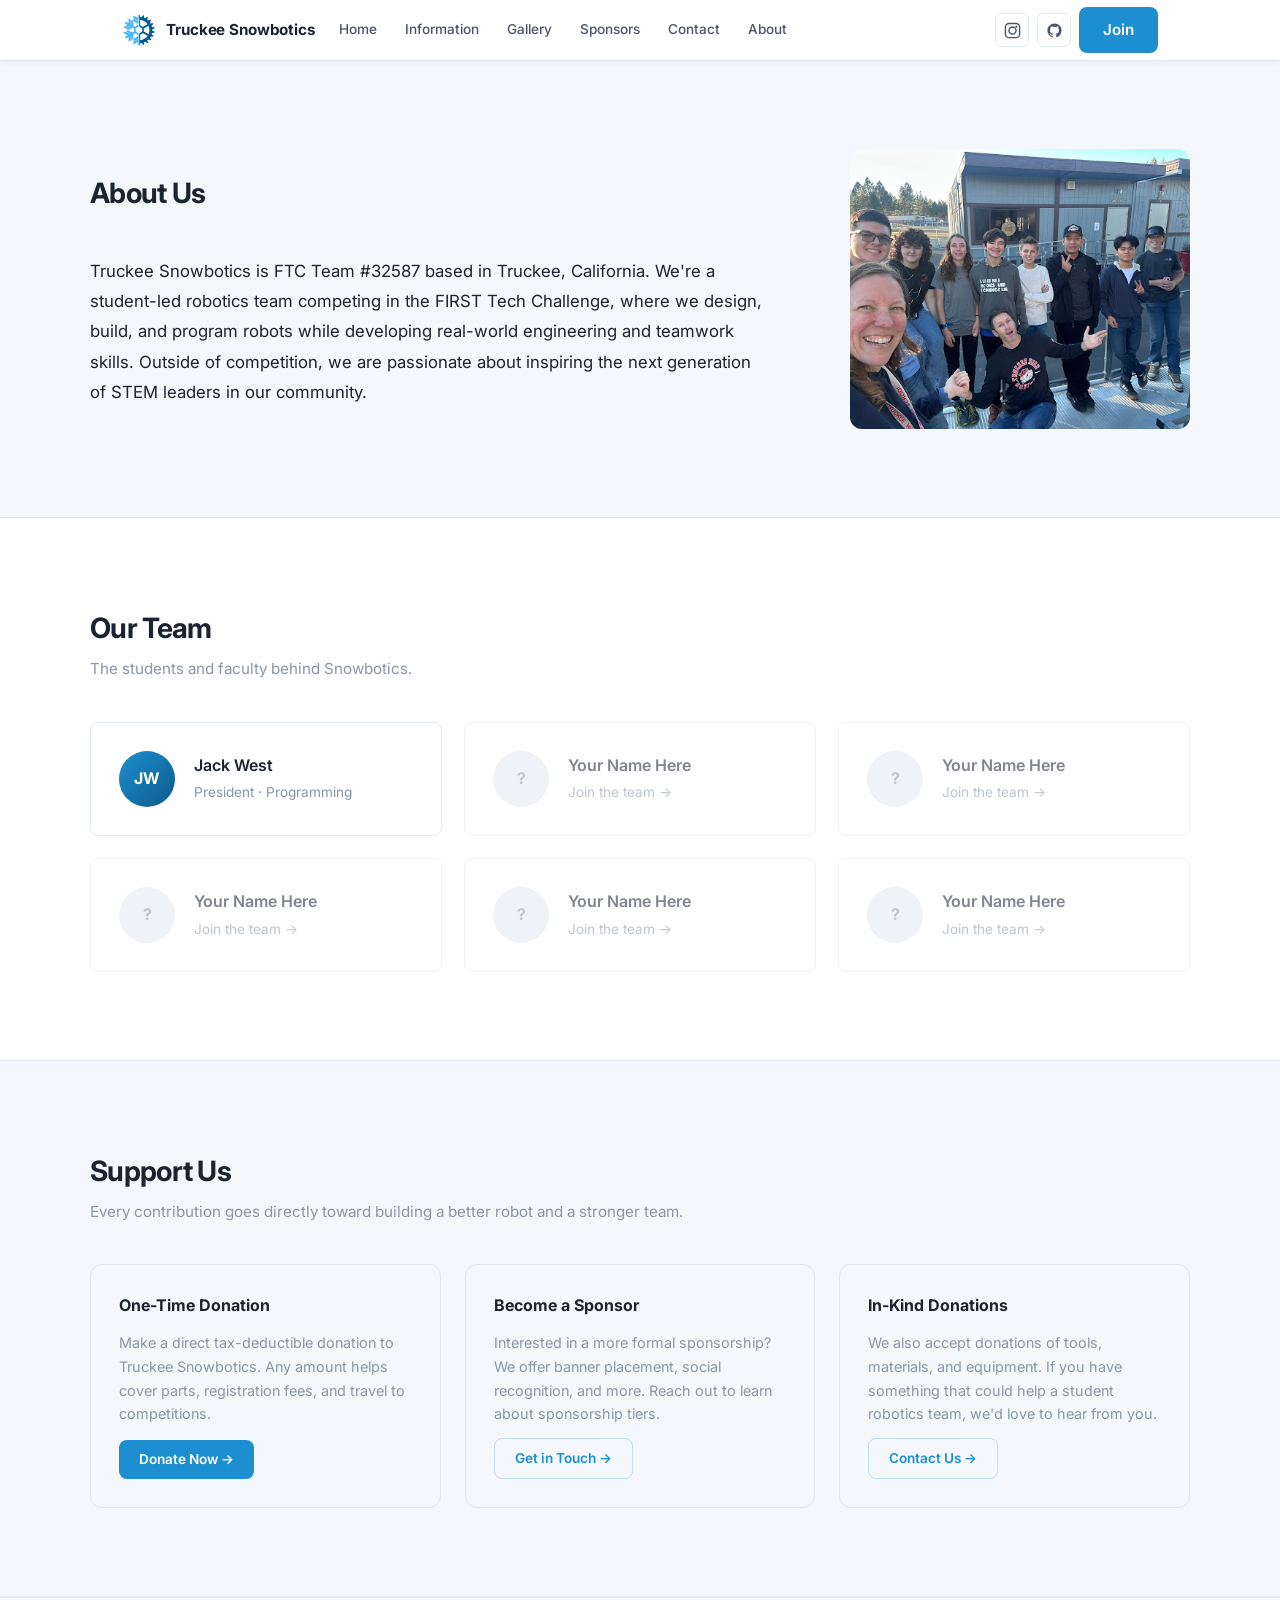
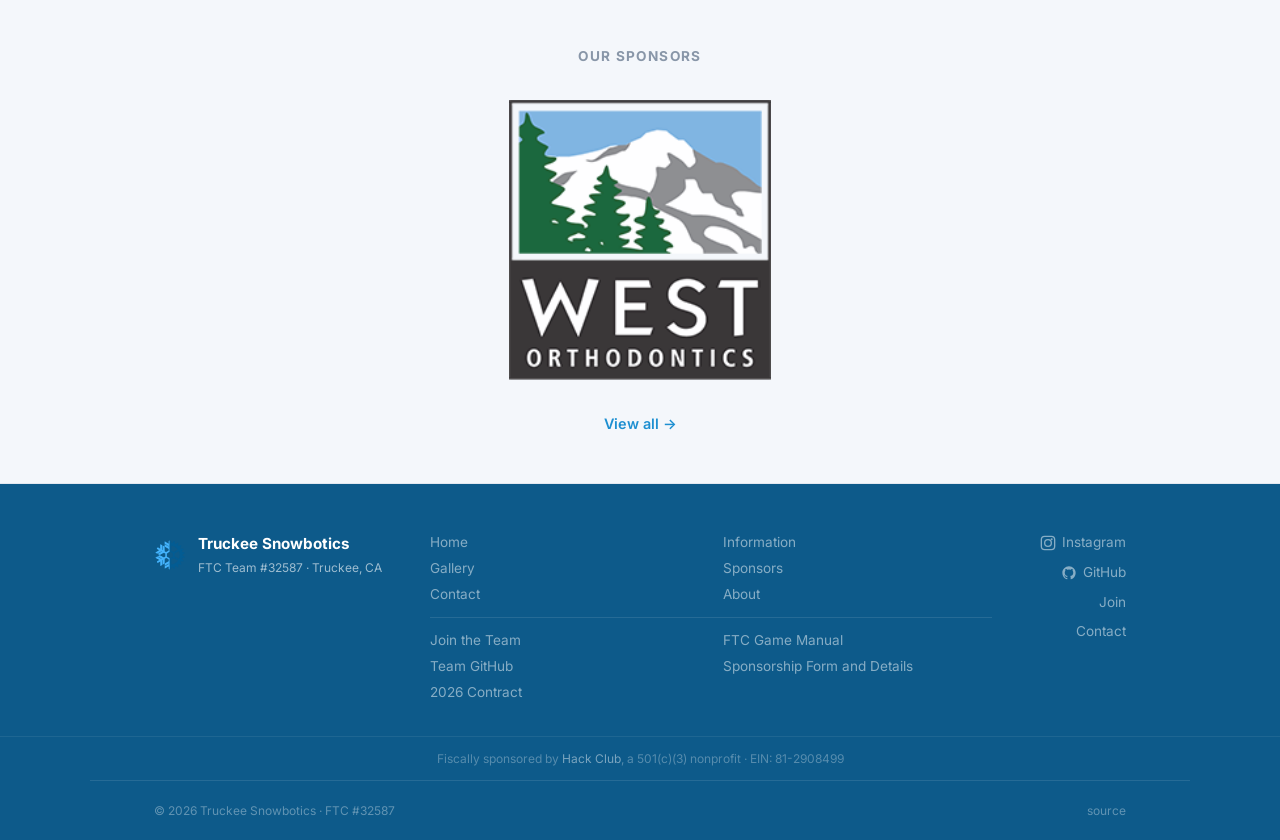
==== about/index.html @ cae9a364 "STABLE VERSION 1" ====
<!DOCTYPE html>
<html lang="en">
<head>
  <meta charset="UTF-8" />
  <meta name="viewport" content="width=device-width, initial-scale=1.0" />
  <meta name="description" content="About — Truckee Snowbotics FTC Team #32587. Meet the students and faculty behind Snowbotics." />
  <title>About · Truckee Snowbotics</title>
  <link rel="icon" type="image/svg+xml" href="/images/favicon.svg" />
  <link rel="stylesheet" href="../assets/css/main.css" />
</head>
<body>

  <!-- ── HEADER ─────────────────────────────── -->
  <header class="site-header" id="top">
    <div class="header-inner">

      <a href="/" class="header-brand">
        <img src="../images/logo.svg" alt="" width="34" height="34" />
        <span>Truckee Snowbotics</span>
      </a>

      <nav class="nav" id="main-nav">
        <a href="/">Home</a>
        <a href="/information/">Information</a>
        <a href="/gallery/">Gallery</a>
        <a href="/sponsors/">Sponsors</a>
        <a href="/contact/">Contact</a>
        <a href="/about/">About</a>
      </nav>

      <div class="header-actions">
        <a href="https://www.instagram.com/truckeesnowbotics/" data-link-key="instagram" target="_blank" rel="noopener" class="btn-icon" aria-label="Instagram">
          <svg width="17" height="17" viewBox="0 0 24 24" fill="none" stroke="currentColor" stroke-width="2" stroke-linecap="round" stroke-linejoin="round" aria-hidden="true">
            <rect x="2" y="2" width="20" height="20" rx="5"/>
            <circle cx="12" cy="12" r="5"/>
            <circle cx="17.5" cy="6.5" r="1.5" fill="currentColor" stroke="none"/>
          </svg>
        </a>
        <a href="https://github.com/NoisyDream18/FTC-Truckee-Robotics" data-link-key="githubRepo" target="_blank" rel="noopener" class="btn-icon" aria-label="GitHub">
          <svg width="17" height="17" viewBox="0 0 24 24" fill="currentColor" aria-hidden="true">
            <path d="M12 2C6.477 2 2 6.477 2 12c0 4.42 2.865 8.166 6.839 9.489.5.092.682-.217.682-.482 0-.237-.008-.866-.013-1.7-2.782.603-3.369-1.342-3.369-1.342-.454-1.155-1.11-1.462-1.11-1.462-.908-.62.069-.608.069-.608 1.003.07 1.531 1.03 1.531 1.03.892 1.529 2.341 1.087 2.91.831.092-.646.35-1.086.636-1.336-2.22-.253-4.555-1.11-4.555-4.943 0-1.091.39-1.984 1.029-2.683-.103-.253-.446-1.27.098-2.647 0 0 .84-.269 2.75 1.025A9.578 9.578 0 0112 6.836a9.59 9.59 0 012.504.337c1.909-1.294 2.747-1.025 2.747-1.025.546 1.377.202 2.394.1 2.647.64.699 1.028 1.592 1.028 2.683 0 3.842-2.339 4.687-4.566 4.935.359.309.678.919.678 1.852 0 1.336-.012 2.415-.012 2.743 0 .267.18.578.688.48C19.138 20.163 22 16.418 22 12c0-5.523-4.477-10-10-10z"/>
          </svg>
        </a>
        <a href="https://forms.gle/21LAVqmfFErDXKMv6" data-link-key="join" class="btn-primary">Join</a>
      </div>

      <button class="hamburger" id="hamburger" aria-label="Toggle menu" aria-expanded="false">
        <span></span><span></span><span></span>
      </button>

    </div>
  </header>

  <!-- Mobile nav drawer -->
  <div class="mobile-nav" id="mobile-nav" aria-hidden="true">
    <a href="/">Home</a>
    <a href="/information/">Information</a>
    <a href="/gallery/">Gallery</a>
    <a href="/sponsors/">Sponsors</a>
    <a href="/contact/">Contact</a>
    <a href="/about/">About</a>
    <div class="mobile-nav-actions">
      <a href="https://www.instagram.com/truckeesnowbotics/" data-link-key="instagram" target="_blank" rel="noopener">Instagram</a>
      <a href="https://github.com/NoisyDream18" data-link-key="github" target="_blank" rel="noopener">GitHub</a>
      <a href="https://forms.gle/21LAVqmfFErDXKMv6" data-link-key="join">Join</a>
    </div>
  </div>

  <main>

    <!-- ── ABOUT US ───────────────────────────── -->
    <section class="section section--alt" id="about-us">
      <div class="section-inner">
        <div class="about-split">
          <div class="about-split__text">
            <div class="section-header">
              <h2>About Us</h2>
            </div>
            <p class="about-body">
              Truckee Snowbotics is FTC Team #32587 based in Truckee, California.
              We're a student-led robotics team competing in the FIRST Tech Challenge,
              where we design, build, and program robots while developing real-world
              engineering and teamwork skills. Outside of competition, we are passionate
              about inspiring the next generation of STEM leaders in our community.
            </p>
          </div>
          <div class="about-split__img">
            <img src="../images/team1.webp" alt="Snowbotics team" />
          </div>
        </div>
      </div>
    </section>

    <!-- ── TEAM ───────────────────────────────── -->
    <section class="section" id="team">
      <div class="section-inner">
        <div class="section-header">
          <h2>Our Team</h2>
          <p>The students and faculty behind Snowbotics.</p>
        </div>
        <div class="team-grid">

          <div class="member-card">
            <div class="member-avatar">JW</div>
            <div class="member-info">
              <span class="member-name">Jack West</span>
              <span class="member-role">President · Programming</span>
            </div>
          </div>

          <div class="member-card member-card--empty">
            <div class="member-avatar member-avatar--empty">?</div>
            <div class="member-info">
              <span class="member-name">Your Name Here</span>
              <span class="member-role">Join the team →</span>
            </div>
          </div>

          <div class="member-card member-card--empty">
            <div class="member-avatar member-avatar--empty">?</div>
            <div class="member-info">
              <span class="member-name">Your Name Here</span>
              <span class="member-role">Join the team →</span>
            </div>
          </div>

          <div class="member-card member-card--empty">
            <div class="member-avatar member-avatar--empty">?</div>
            <div class="member-info">
              <span class="member-name">Your Name Here</span>
              <span class="member-role">Join the team →</span>
            </div>
          </div>

          <div class="member-card member-card--empty">
            <div class="member-avatar member-avatar--empty">?</div>
            <div class="member-info">
              <span class="member-name">Your Name Here</span>
              <span class="member-role">Join the team →</span>
            </div>
          </div>

          <div class="member-card member-card--empty">
            <div class="member-avatar member-avatar--empty">?</div>
            <div class="member-info">
              <span class="member-name">Your Name Here</span>
              <span class="member-role">Join the team →</span>
            </div>
          </div>

        </div>
      </div>
    </section>

    <!-- ── DONATE ────────────────────────────── -->
    <section class="section section--alt" id="donate">
      <div class="section-inner">
        <div class="section-header">
          <h2>Support Us</h2>
          <p>Every contribution goes directly toward building a better robot and a stronger team.</p>
        </div>
        <div class="donate-grid">
          <div class="donate-card">
            <span class="donate-card-title">One-Time Donation</span>
            <p class="donate-card-body">Make a direct tax-deductible donation to Truckee Snowbotics. Any amount helps cover parts, registration fees, and travel to competitions.</p>
            <a href="https://hcb.hackclub.com/donations/start/truckee-snowbotics" class="btn-primary" target="_blank" rel="noopener">Donate Now →</a>
          </div>
          <div class="donate-card">
            <span class="donate-card-title">Become a Sponsor</span>
            <p class="donate-card-body">Interested in a more formal sponsorship? We offer banner placement, social recognition, and more. Reach out to learn about sponsorship tiers.</p>
            <a href="/contact/" class="btn-outline">Get in Touch →</a>
          </div>
          <div class="donate-card">
            <span class="donate-card-title">In-Kind Donations</span>
            <p class="donate-card-body">We also accept donations of tools, materials, and equipment. If you have something that could help a student robotics team, we'd love to hear from you.</p>
            <a href="/contact/" class="btn-outline">Contact Us →</a>
          </div>
        </div>
      </div>
    </section>

  </main>

  <!-- ── SPONSOR BAR ───────────────────────────── -->
  <div class="sponsor-bar">
    <span class="sponsor-bar-label">Our Sponsors</span>
    <div class="sponsor-bar-logos" id="sponsor-bar-logos"></div>
    <a href="/sponsors/" class="sponsor-bar-link">View all →</a>
  </div>

  <!-- ── FOOTER ────────────────────────────────── -->
  <footer class="site-footer">
    <div class="footer-inner">

      <div class="footer-brand">
        <img src="../images/logo.svg" alt="" width="32" height="32" />
        <div>
          <span class="footer-name">Truckee Snowbotics</span>
          <span class="footer-sub">FTC Team #32587 · Truckee, CA</span>
      </div>

      </div>

      <nav class="footer-nav">
        <a href="/">Home</a>
        <a href="/information/">Information</a>
        <a href="/gallery/">Gallery</a>
        <a href="/sponsors/">Sponsors</a>
        <a href="/contact/">Contact</a>
        <a href="/about/">About</a>
      </nav>

      <div class="footer-actions">
        <a href="https://www.instagram.com/truckeesnowbotics/" target="_blank" rel="noopener">
          <svg width="16" height="16" viewBox="0 0 24 24" fill="none" stroke="currentColor" stroke-width="2" stroke-linecap="round" stroke-linejoin="round" aria-hidden="true">
            <rect x="2" y="2" width="20" height="20" rx="5"/>
            <circle cx="12" cy="12" r="5"/>
            <circle cx="17.5" cy="6.5" r="1.5" fill="currentColor" stroke="none"/>
          </svg>
          Instagram
        </a>
        <a href="https://github.com/NoisyDream18" target="_blank" rel="noopener">
          <svg width="16" height="16" viewBox="0 0 24 24" fill="currentColor" aria-hidden="true">
            <path d="M12 2C6.477 2 2 6.477 2 12c0 4.42 2.865 8.166 6.839 9.489.5.092.682-.217.682-.482 0-.237-.008-.866-.013-1.7-2.782.603-3.369-1.342-3.369-1.342-.454-1.155-1.11-1.462-1.11-1.462-.908-.62.069-.608.069-.608 1.003.07 1.531 1.03 1.531 1.03.892 1.529 2.341 1.087 2.91.831.092-.646.35-1.086.636-1.336-2.22-.253-4.555-1.11-4.555-4.943 0-1.091.39-1.984 1.029-2.683-.103-.253-.446-1.27.098-2.647 0 0 .84-.269 2.75 1.025A9.578 9.578 0 0112 6.836a9.59 9.59 0 012.504.337c1.909-1.294 2.747-1.025 2.747-1.025.546 1.377.202 2.394.1 2.647.64.699 1.028 1.592 1.028 2.683 0 3.842-2.339 4.687-4.566 4.935.359.309.678.919.678 1.852 0 1.336-.012 2.415-.012 2.743 0 .267.18.578.688.48C19.138 20.163 22 16.418 22 12c0-5.523-4.477-10-10-10z"/>
          </svg>
          GitHub
        </a>
        <a href="https://forms.gle/21LAVqmfFErDXKMv6">Join</a>
        <a href="/contact/">Contact</a>
      </div>

    </div>
    <div class="footer-fiscal">Fiscally sponsored by <a href="https://hackclub.com/hcb/" target="_blank" rel="noopener">Hack Club</a>, a 501(c)(3) nonprofit &middot; EIN: 81-2908499</div>
    <div class="footer-bottom">
      <span>© 2026 Truckee Snowbotics · FTC #32587</span>
      <a href="https://github.com/NoisyDream18/NoisyDream18.github.io" target="_blank" rel="noopener">source</a>
    </div>
  </footer>

  <script src="../assets/js/main.js"></script>
</body>
</html>
---- assets/css/main.css ----
/* main.css — Truckee Snowbotics */

@import url('https://fonts.googleapis.com/css2?family=Inter:wght@300;400;500;600;700&display=swap');

/* ── Tokens ─────────────────────────────────── */
:root {
  --bg:          #ffffff;
  --bg-alt:      #f4f7fb;
  --bg-card:     #ffffff;

  --text:        #1a2332;
  --text-mid:    #4a5568;
  --text-dim:    #8896a8;

  --blue:        #1d8fd1;
  --blue-dark:   #0d5a8a;
  --blue-light:  #e8f4fc;
  --blue-border: #bde0f5;

  --border:      #e2e8f0;
  --border-h:    #c8d6e8;

  --font:        'Inter', system-ui, sans-serif;
  --ease:        cubic-bezier(0.22, 1, 0.36, 1);
  --max:         1100px;
  --max-narrow:  680px;
  --r:           8px;
}

/* ── Reset ──────────────────────────────────── */
*, *::before, *::after { box-sizing: border-box; margin: 0; padding: 0; }
html { scroll-behavior: smooth; -webkit-font-smoothing: antialiased; text-rendering: optimizeLegibility; }
body { background: var(--bg); color: var(--text); font-family: var(--font); font-size: 16px; line-height: 1.6; overflow-x: hidden; }
a { color: inherit; text-decoration: none; }
img, svg { display: block; }
ul { list-style: none; }
::selection { background: var(--blue); color: #fff; }
::-webkit-scrollbar { width: 4px; }
::-webkit-scrollbar-track { background: var(--bg); }
::-webkit-scrollbar-thumb { background: var(--border-h); border-radius: 2px; }

/* ── Buttons ─────────────────────────────────── */
.btn-primary {
  display: inline-flex; align-items: center;
  background: var(--blue); color: #fff;
  font-size: .85rem; font-weight: 600;
  padding: .55rem 1.25rem; border-radius: var(--r);
  transition: background .15s, transform .15s var(--ease), box-shadow .15s;
  white-space: nowrap;
}
.btn-primary:hover {
  background: var(--blue-dark);
  transform: translateY(-1px);
  box-shadow: 0 4px 16px rgba(13,90,138,.25);
}
.btn-outline {
  display: inline-flex; align-items: center;
  background: transparent; color: var(--blue);
  font-size: .85rem; font-weight: 600;
  padding: .55rem 1.25rem; border-radius: var(--r);
  border: 1.5px solid var(--blue-border);
  transition: border-color .15s, background .15s, color .15s;
  white-space: nowrap;
}
.btn-outline:hover { border-color: var(--blue); background: var(--blue-light); }
.btn-icon {
  display: inline-flex; align-items: center; justify-content: center;
  width: 34px; height: 34px; border-radius: 6px;
  color: var(--text-mid); border: 1.5px solid var(--border);
  transition: color .15s, border-color .15s, background .15s;
}
.btn-icon:hover { color: var(--blue); border-color: var(--blue-border); background: var(--blue-light); }

/* ── Header ─────────────────────────────────── */
.site-header {
  position: sticky; top: 0; z-index: 200;
  background: rgba(255,255,255,.95);
  backdrop-filter: blur(12px);
  border-bottom: 1px solid var(--border);
  box-shadow: 0 1px 8px rgba(0,0,0,.06);
}
.header-inner {
  max-width: var(--max); margin: 0 auto;
  padding: 0 2rem;
  height: 60px;
  display: flex; align-items: center; gap: 1.5rem;
}
.header-brand {
  display: flex; align-items: center; gap: .65rem;
  font-size: .95rem; font-weight: 700; color: var(--text);
  letter-spacing: -.01em; flex-shrink: 0;
  transition: color .15s;
}
.header-brand:hover { color: var(--blue); }
.header-brand img { flex-shrink: 0; }

.nav { display: flex; gap: 1.75rem; margin-right: auto; }
.nav a {
  font-size: .85rem; font-weight: 500; color: var(--text-mid);
  transition: color .15s; white-space: nowrap;
}
.nav a:hover, .nav a.active { color: var(--blue); }

.header-actions { display: flex; align-items: center; gap: .5rem; }
.header-actions .btn-primary { font-size: .95rem; padding: .65rem 1.5rem; }

.hamburger {
  display: none; flex-direction: column; justify-content: center;
  gap: 5px; width: 44px; height: 44px;
  background: none; border: 1.5px solid var(--border);
  border-radius: 8px; cursor: pointer; padding: 10px;
}
.hamburger span {
  display: block; height: 2px; background: var(--text-mid);
  border-radius: 1px; transition: transform .2s, opacity .2s;
}
.hamburger.open span:nth-child(1) { transform: rotate(45deg) translate(5px, 5px); }
.hamburger.open span:nth-child(2) { opacity: 0; }
.hamburger.open span:nth-child(3) { transform: rotate(-45deg) translate(5px, -5px); }

/* ── Mobile nav ─────────────────────────────── */
.mobile-nav {
  display: none;
  position: fixed; top: 60px; left: 0; right: 0; z-index: 190;
  background: #fff;
  border-bottom: 1px solid var(--border);
  box-shadow: 0 8px 24px rgba(0,0,0,.1);
  padding: 1.25rem 2rem;
  flex-direction: column; gap: .25rem;
}
.mobile-nav.open { display: flex; }
.mobile-nav a {
  font-size: .95rem; font-weight: 500; color: var(--text-mid);
  padding: .6rem 0;
  border-bottom: 1px solid var(--border);
  transition: color .15s;
}
.mobile-nav a:last-of-type { border-bottom: none; }
.mobile-nav a:hover { color: var(--blue); }
.mobile-nav-actions {
  display: flex; flex-wrap: wrap; gap: .5rem;
  padding-top: 1rem;
}
.mobile-nav-actions a {
  border: none;
  font-size: .85rem; color: var(--text-dim); padding: 0;
  transition: color .15s;
}
.mobile-nav-actions .btn-primary { color: #fff; border: none; padding: .5rem 1rem; }

@media (max-width: 820px) {
  .nav { display: none; }
  .header-actions .btn-outline { display: none; }
  .hamburger { display: flex; }
}
@media (max-width: 500px) {
  .header-actions .btn-primary { display: none; }
  .header-actions .btn-icon { display: none; }
  .header-actions { gap: .35rem; }
}

/* ── Hero ────────────────────────────────────── */
.hero {
  border-bottom: 1px solid var(--border);
  padding: 6rem 2rem 5rem;
}
.hero-inner {
  max-width: var(--max); margin: 0 auto;
  display: grid; grid-template-columns: 1fr auto;
  gap: 5rem; align-items: center;
}
@media (max-width: 900px) {
  .hero-inner { grid-template-columns: 1fr; gap: 3rem; }
  .hero-visual { display: flex; gap: 2rem; align-items: center; }
  .hero-logo-img { width: 120px; height: 120px; }
}
@media (max-width: 560px) {
  .hero-visual { flex-direction: column; align-items: flex-start; gap: 1.5rem; }
  .hero { padding: 4rem 1.5rem 3.5rem; }
}

.hero-badge {
  display: inline-flex; align-items: center; gap: .45rem;
  background: var(--blue-light); color: var(--blue-dark);
  font-size: .75rem; font-weight: 600; letter-spacing: .06em;
  text-transform: uppercase; padding: .3rem .7rem;
  border-radius: 100px; border: 1px solid var(--blue-border);
  margin-bottom: 1.5rem;
  opacity: 0; animation: fade-up .5s var(--ease) .05s forwards;
}
.badge-dot {
  width: 6px; height: 6px; border-radius: 50%;
  background: var(--blue);
  box-shadow: 0 0 0 2px rgba(29,143,209,.25);
  animation: pulse 2.5s ease-in-out infinite;
}
@keyframes pulse { 0%,100%{opacity:1}50%{opacity:.4} }

.hero-title {
  font-size: clamp(3rem, 7vw, 5.5rem);
  font-weight: 700; line-height: 1.0;
  color: var(--text); letter-spacing: -.04em;
  margin-bottom: .85rem;
  opacity: 0; animation: fade-up .6s var(--ease) .15s forwards;
}
.hero-location {
  font-size: .85rem; font-weight: 500; color: var(--text-dim);
  text-transform: uppercase; letter-spacing: .06em;
  margin-bottom: 1.25rem;
  opacity: 0; animation: fade-up .6s var(--ease) .22s forwards;
}
.hero-body {
  font-size: 1rem; color: var(--text-mid); line-height: 1.8;
  max-width: 48ch; margin-bottom: 2rem;
  opacity: 0; animation: fade-up .6s var(--ease) .3s forwards;
}
.hero-cta {
  display: flex; gap: .75rem; flex-wrap: wrap;
  opacity: 0; animation: fade-up .6s var(--ease) .38s forwards;
}

.hero-visual {
  opacity: 0; animation: fade-up .7s var(--ease) .25s forwards;
  display: flex; flex-direction: column; align-items: center;
}
.hero-logo-img {
  width: 240px; height: 240px;
  margin-bottom: 2rem;
  filter: drop-shadow(0 8px 24px rgba(29,143,209,.2));
}
@media (max-width: 900px) { .hero-logo-img { margin-bottom: 0; width: 120px; height: 120px; } }

.hero-stats {
  display: grid; grid-template-columns: 1fr 1fr;
  gap: .75rem; width: 260px;
}
@media (max-width: 900px) { .hero-stats { width: auto; flex: 1; } }

.hstat {
  background: var(--bg-alt); border: 1px solid var(--border);
  border-radius: var(--r); padding: 1.1rem 1.2rem;
  display: flex; flex-direction: column; gap: .3rem;
}
.hstat-val {
  font-size: 1.4rem; font-weight: 700; color: var(--blue-dark);
  letter-spacing: -.02em; line-height: 1;
}
.hstat-key {
  font-size: .7rem; font-weight: 500; color: var(--text-dim);
  text-transform: uppercase; letter-spacing: .07em;
}

/* ── Sections ────────────────────────────────── */
.section { padding: 5.5rem 2rem; border-bottom: 1px solid var(--border); }
.section--alt { background: var(--bg-alt); }
.section-inner { max-width: var(--max); margin: 0 auto; }
.section-inner--narrow { max-width: var(--max-narrow); }

.section-header { margin-bottom: 2.5rem; }
.section-header h2 {
  font-size: 1.75rem; font-weight: 700;
  color: var(--text); letter-spacing: -.025em;
  margin-bottom: .4rem;
}
.section-header p { font-size: .95rem; color: var(--text-dim); }
.about-body { max-width: 680px; line-height: 1.8; font-size: 1.05rem; color: var(--text); }
.about-split { display: flex; align-items: center; gap: 3rem; }
.about-split__text { flex: 1; min-width: 0; }
.about-split__img { flex: 0 0 340px; }
.about-split__img img { width: 100%; height: 280px; object-fit: cover; border-radius: 12px; display: block; }
@media (max-width: 700px) {
  .about-split { flex-direction: column; }
  .about-split__img { flex: none; width: 100%; }
}

@media (max-width: 600px) { .section { padding: 4rem 1.5rem; } }

/* ── Team ────────────────────────────────────── */
.team-grid {
  display: grid;
  grid-template-columns: repeat(auto-fit, minmax(300px, 1fr));
  gap: 1.4rem;
}

.member-card {
  background: var(--bg-card); border: 1px solid var(--border);
  border-radius: var(--r); padding: 1.75rem;
  display: flex; align-items: center; gap: 1.2rem;
  transition: border-color .2s, box-shadow .2s, transform .2s var(--ease);
  min-height: 110px;
}
.member-card:hover {
  border-color: var(--blue-border);
  box-shadow: 0 4px 16px rgba(29,143,209,.1);
  transform: translateY(-2px);
}
.member-card--empty { opacity: .55; }
.member-card--empty:hover { opacity: 1; border-color: var(--blue-border); }

.member-avatar {
  width: 56px; height: 56px; border-radius: 50%; flex-shrink: 0;
  background: linear-gradient(135deg, var(--blue) 0%, var(--blue-dark) 100%);
  color: #fff; font-size: 1rem; font-weight: 700;
  display: flex; align-items: center; justify-content: center;
  overflow: hidden;
}
.member-avatar img {
  width: 100%; height: 100%; object-fit: cover;
}
.member-avatar--empty { background: var(--border); color: var(--text-dim); }

.member-info { display: flex; flex-direction: column; gap: .25rem; min-width: 0; }
.member-name { font-size: 1rem; font-weight: 600; color: var(--text); white-space: nowrap; overflow: hidden; text-overflow: ellipsis; }
.member-role { font-size: .85rem; color: var(--text-dim); }

/* ── Gallery ─────────────────────────────────── */
.gallery-grid {
  display: grid; grid-template-columns: repeat(3, 1fr);
  gap: 1rem;
}
@media (max-width: 700px) { .gallery-track { gap: .75rem; grid-template-rows: repeat(3, 160px); grid-auto-columns: 220px; } }
@media (max-width: 440px) { .gallery-track { gap: .5rem; grid-template-rows: repeat(3, 130px); grid-auto-columns: 180px; } }

.section-header--with-action {
  display: flex;
  justify-content: space-between;
  gap: 1rem;
  align-items: flex-start;
}

.gallery-wrapper {
  overflow-x: auto;
  overflow-y: hidden;
  -webkit-overflow-scrolling: touch;
}
.gallery-track {
  display: grid;
  grid-template-rows: repeat(3, 200px);
  grid-auto-flow: column;
  grid-auto-columns: 280px;
  gap: 1rem;
  scroll-behavior: smooth;
}
.gallery-item {
  width: 100%;
  background: var(--bg-alt);
  border: 1px solid var(--border);
  border-radius: var(--r);
  display: grid;
  grid-template-rows: minmax(0, 1fr) auto;
  overflow: hidden;
  transition: border-color .2s;
  scroll-snap-align: start;
}
.gallery-item:hover { border-color: var(--blue-border); }
.gallery-image {
  width: 100%;
  height: 100%;
  overflow: hidden;
}
.gallery-item span { font-size: .8rem; color: var(--text-dim); padding: 1rem; text-align: center; }
.gallery-item img {
  width: 100%;
  height: 100%;
  object-fit: cover;
  display: block;
}

.gallery-wrapper {
  scroll-snap-type: x mandatory;
}

.gallery-wrapper::-webkit-scrollbar {
  height: 10px;
}
.gallery-wrapper::-webkit-scrollbar-thumb {
  background: rgba(128, 138, 150, .35);
  border-radius: 999px;
}
.gallery-wrapper::-webkit-scrollbar-track {
  background: transparent;
}

.gallery-modal {
  position: fixed;
  inset: 0;
  display: grid;
  place-items: center;
  z-index: 1000;
}
.gallery-modal.hidden { display: none; }
.gallery-modal-backdrop {
  position: absolute;
  inset: 0;
  background: rgba(0,0,0,.85);
}
.gallery-modal-panel {
  position: fixed;
  inset: 0;
  display: flex;
  flex-direction: column;
  justify-content: center;
  align-items: center;
  gap: 1rem;
  padding: 1.5rem 1rem;
  background: transparent;
  border: none;
  border-radius: 0;
  box-shadow: none;
  overflow: visible;
  z-index: 1001;
}

.gallery-modal-copy {
  max-width: min(90vw, 640px);
  padding: 0 1rem;
  text-align: center;
}
.gallery-modal-caption {
  color: var(--text-dim);
  font-size: 1rem;
  line-height: 1.5;
}
.gallery-modal-close {
  position: fixed;
  right: 1rem;
  top: 1rem;
  width: 42px;
  height: 42px;
  border: none;
  border-radius: 50%;
  background: rgba(255,255,255,.95);
  color: var(--text);
  font-size: 1.5rem;
  line-height: 1;
  cursor: pointer;
  z-index: 1002;
}
.gallery-modal-image {
  max-width: min(90vw, 1200px);
  max-height: calc(100vh - 10rem);
  width: 100%;
  overflow: auto;
  display: flex;
  justify-content: center;
  align-items: center;
  background: rgba(0,0,0,.05);
  border-radius: var(--r);
}
.gallery-modal-image img {
  display: block;
  width: auto;
  height: auto;
  max-width: 100%;
  max-height: 100%;
  object-fit: contain;
}
.gallery-modal-title {
  margin: 0 0 .5rem;
  font-size: 1.25rem;
  color: var(--text);
}
.gallery-modal-description {
  margin: 0;
  color: var(--text-dim);
  line-height: 1.75;
}

/* ── Sponsors ────────────────────────────────── */
.nonprofit-banner {
  display: flex; align-items: center; flex-wrap: wrap; gap: .75rem 1.5rem;
  padding: .85rem 2rem;
  background: color-mix(in srgb, var(--blue) 12%, transparent);
  border-bottom: 1px solid color-mix(in srgb, var(--blue) 30%, transparent);
  font-size: .875rem; color: var(--text-dim);
}
.nonprofit-banner-badge {
  font-size: .72rem; font-weight: 700; letter-spacing: .06em;
  text-transform: uppercase; color: var(--blue);
  background: color-mix(in srgb, var(--blue) 15%, transparent);
  border: 1px solid color-mix(in srgb, var(--blue) 35%, transparent);
  padding: .2rem .55rem; border-radius: 4px; white-space: nowrap; flex-shrink: 0;
}
.nonprofit-banner a { color: var(--blue); font-weight: 600; white-space: nowrap; }

/* ── Donate ──────────────────────────────────── */
/* ── News ────────────────────────────────────── */
.section--dark {
  background: linear-gradient(135deg, #1d6fa8 0%, #1d8fd1 60%, #3aa8e8 100%);
  border-color: transparent;
}
.section--dark .section-header h2 { color: #fff; }
.section--dark .section-header p { color: rgba(255,255,255,.65); }

.news-grid {
  display: flex; flex-direction: column;
}

.news-card {
  display: flex; flex-direction: column; gap: .35rem;
  padding: 1.1rem 0;
  border-bottom: 1px solid var(--border);
}
.news-card:first-child { border-top: 1px solid var(--border); }
.news-card-meta {
  display: flex; align-items: center; gap: .65rem;
}
.news-card-date {
  font-size: .75rem; color: var(--text-dim);
  white-space: nowrap;
}
.news-card-tag {
  font-size: .65rem; font-weight: 600; letter-spacing: .08em;
  text-transform: uppercase; color: var(--blue-dark);
}
.news-card-title {
  font-size: .95rem; font-weight: 600; color: var(--heading);
  line-height: 1.4; margin: 0;
}
.news-card-text {
  font-size: .85rem; color: var(--text-dim); line-height: 1.6; margin: 0;
}

.donate-grid {
  display: grid; grid-template-columns: repeat(auto-fill, minmax(260px, 1fr));
  gap: 1.5rem;
}
.donate-card {
  display: flex; flex-direction: column; gap: .75rem;
  padding: 1.75rem; border-radius: 12px;
  background: var(--surface); border: 1px solid var(--border);
}
.donate-card-title { font-size: 1rem; font-weight: 700; color: var(--heading); }
.donate-card-body { font-size: .9rem; color: var(--text-dim); line-height: 1.65; flex: 1; }
.donate-card .btn-primary, .donate-card .btn-outline { align-self: flex-start; margin-top: auto; }

.sponsor-grid {
  display: grid;
  grid-template-columns: repeat(auto-fill, minmax(280px, 1fr));
  gap: 1.25rem;
}

.sponsor-item {
  background: var(--bg-card); border: 1px solid var(--border);
  border-radius: var(--r);
  overflow: hidden;
  display: block;
  transition: border-color .2s, box-shadow .2s;
  text-decoration: none;
}
a.sponsor-item:hover { border-color: var(--blue-border); box-shadow: 0 4px 16px rgba(29,143,209,.1); }
.sponsor-item img {
  width: 100%;
  height: auto;
  display: block;
  object-fit: contain;
}
.sponsor-item--cta {
  display: flex; flex-direction: column; gap: .75rem; text-align: center;
  border-style: dashed; border-color: var(--blue-border);
  background: var(--blue-light);
  padding: 2rem;
  margin-top: 1.25rem;
  grid-column: 1 / -1;
}
.sponsor-item--cta p {
  font-size: 1rem; font-weight: 600; color: var(--blue-dark);
}
.sponsor-item--cta span {
  font-size: .85rem; color: var(--text-mid); line-height: 1.6;
}

/* ── Information page ────────────────────────── */
.info-grid {
  display: grid;
  grid-template-columns: repeat(auto-fill, minmax(260px, 1fr));
  gap: 1.25rem;
}
.info-card {
  background: var(--bg-card);
  border: 1px solid var(--border);
  border-radius: var(--r);
  padding: 1.5rem 1.75rem;
  display: flex;
  flex-direction: column;
  gap: .5rem;
}
.info-card-title {
  font-size: 1rem;
  font-weight: 700;
  color: var(--text);
}
.info-card-body {
  font-size: .9rem;
  color: var(--text-mid);
  line-height: 1.6;
}

/* ── Links & Forms ───────────────────────────── */
.links-grid {
  display: grid;
  grid-template-columns: repeat(auto-fill, minmax(240px, 1fr));
  gap: 1rem;
}
.link-card {
  background: var(--bg-card);
  border: 1px solid var(--border);
  border-radius: var(--r);
  padding: 1.25rem 1.5rem;
  display: flex;
  flex-direction: column;
  gap: .4rem;
  text-decoration: none;
  transition: border-color .15s, box-shadow .15s;
}
.link-card:hover {
  border-color: var(--blue-border);
  box-shadow: 0 4px 14px rgba(29,143,209,.1);
}
.link-card-label {
  font-size: .92rem;
  font-weight: 700;
  color: var(--blue);
  display: flex;
  align-items: center;
  gap: .4rem;
}
.link-card-label::after {
  content: '↗';
  font-size: .8rem;
  opacity: .7;
}
.link-card-desc {
  font-size: .85rem;
  color: var(--text-mid);
  line-height: 1.5;
}
.link-card-category {
  font-size: .72rem;
  font-weight: 600;
  letter-spacing: .06em;
  text-transform: uppercase;
  color: var(--text-dim);
  margin-top: .25rem;
}

/* ── Contact ─────────────────────────────────── */
.contact-placeholder {
  background: var(--bg-alt); border: 1px solid var(--border);
  border-radius: var(--r); padding: 3rem;
  text-align: center;
}
.contact-placeholder p { font-size: .95rem; color: var(--text-dim); }
.contact-form {
  display: grid; gap: 1rem;
  max-width: 520px; margin: 0 auto;
  text-align: left;
}
.contact-form label {
  display: grid; gap: .5rem;
  font-size: .95rem; color: var(--text);
}
.contact-form input,
.contact-form textarea {
  width: 100%; border: 1px solid var(--border);
  border-radius: var(--r); background: var(--bg);
  color: var(--text); padding: .85rem 1rem;
  font: inherit;
}
.contact-form button {
  border: none; outline: none;
}
.contact-form button:focus {
  box-shadow: none;
}
.form-error {
  display: block; margin-top: 1rem;
  color: #bf2912; font-size: .95rem;
}
.contact-form input:focus,
.contact-form textarea:focus {
  outline: 2px solid var(--blue); border-color: transparent;
}
.contact-form textarea { min-height: 140px; resize: vertical; }
.contact-form button { align-self: flex-start; }
.contact-send-btn { width: auto; padding: 1rem 2rem; }
.contact-actions {
  display: flex; flex-wrap: wrap; justify-content: center;
  gap: .75rem; margin-top: 1.5rem;
}

/* ── Sponsor bar ─────────────────────────────── */
.sponsor-bar {
  border-top: 1px solid var(--border);
  border-bottom: 1px solid var(--border);
  background: var(--bg-alt);
  padding: 3rem;
  display: flex;
  flex-direction: column;
  align-items: center;
  gap: 2rem;
  overflow-x: auto;
  -webkit-overflow-scrolling: touch;
}
.sponsor-bar-label {
  font-size: .85rem;
  font-weight: 700;
  letter-spacing: .1em;
  text-transform: uppercase;
  color: var(--text-dim);
  white-space: nowrap;
}
.sponsor-bar-logos {
  display: flex;
  align-items: center;
  justify-content: center;
  gap: 4rem;
  flex-wrap: wrap;
}
.sponsor-bar-logo {
  display: flex;
  align-items: center;
  text-decoration: none;
  transition: filter .15s;
  flex-shrink: 0;
}
.sponsor-bar-logo:hover { filter: grayscale(1) opacity(.5); }
.sponsor-bar-logo img {
  height: 280px;
  width: auto;
  display: block;
  object-fit: contain;
}
.sponsor-bar-link {
  font-size: .9rem;
  font-weight: 600;
  color: var(--blue);
  white-space: nowrap;
  flex-shrink: 0;
  transition: color .15s;
}
.sponsor-bar-link:hover { color: var(--blue-dark); }

/* ── Footer ──────────────────────────────────── */
.site-footer {
  background: var(--blue-dark); color: rgba(255,255,255,.6);
}
.footer-inner {
  max-width: var(--max); margin: 0 auto;
  padding: 3rem 4rem 2rem;
  display: grid; grid-template-columns: auto 1fr auto;
  gap: 3rem; align-items: start;
}
@media (max-width: 820px) {
  .footer-inner { grid-template-columns: 1fr; gap: 2rem; }
}

.footer-brand { display: flex; align-items: center; gap: .75rem; }
.footer-brand img { flex-shrink: 0; }
.footer-name { display: block; font-size: .95rem; font-weight: 700; color: #fff; }
.footer-sub { display: block; font-size: .75rem; margin-top: .1rem; }

.footer-nav {
  display: grid; grid-template-columns: 1fr 1fr;
  gap: .25rem 1.5rem;
  align-content: flex-start;
}
.footer-nav a {
  font-size: .85rem; color: rgba(255,255,255,.5);
  transition: color .15s;
}
.footer-nav a:hover { color: #fff; }
.footer-nav-sep {
  grid-column: 1 / -1; height: 1px;
  background: rgba(255,255,255,.1);
  margin: .5rem 0;
}

.footer-actions {
  display: flex; flex-direction: column; gap: .5rem; align-items: flex-end;
}
@media (max-width: 820px) { .footer-actions { align-items: flex-start; } }
.footer-actions a {
  display: flex; align-items: center; gap: .4rem;
  font-size: .85rem; color: rgba(255,255,255,.5);
  transition: color .15s;
}
.footer-actions a:hover { color: #fff; }

.footer-fiscal {
  text-align: center; padding: .75rem 2rem;
  font-size: .75rem; color: rgba(255,255,255,.3);
  border-top: 1px solid rgba(255,255,255,.07);
}
.footer-fiscal a { color: rgba(255,255,255,.45); transition: color .15s; }
.footer-fiscal a:hover { color: #fff; }

.footer-bottom {
  max-width: var(--max); margin: 0 auto;
  padding: 1.25rem 4rem;
  border-top: 1px solid rgba(255,255,255,.1);
  display: flex; justify-content: space-between;
  font-size: .75rem; color: rgba(255,255,255,.35);
}
.footer-bottom a { transition: color .15s; }
.footer-bottom a:hover { color: rgba(255,255,255,.7); }

/* ── Scroll reveal ───────────────────────────── */
.reveal {
  opacity: 0; transform: translateY(20px);
  transition: opacity .55s var(--ease), transform .55s var(--ease);
}
.reveal.visible { opacity: 1; transform: none; }

/* ── Keyframes ───────────────────────────────── */
@keyframes fade-up {
  from { opacity: 0; transform: translateY(14px); }
  to   { opacity: 1; transform: none; }
}
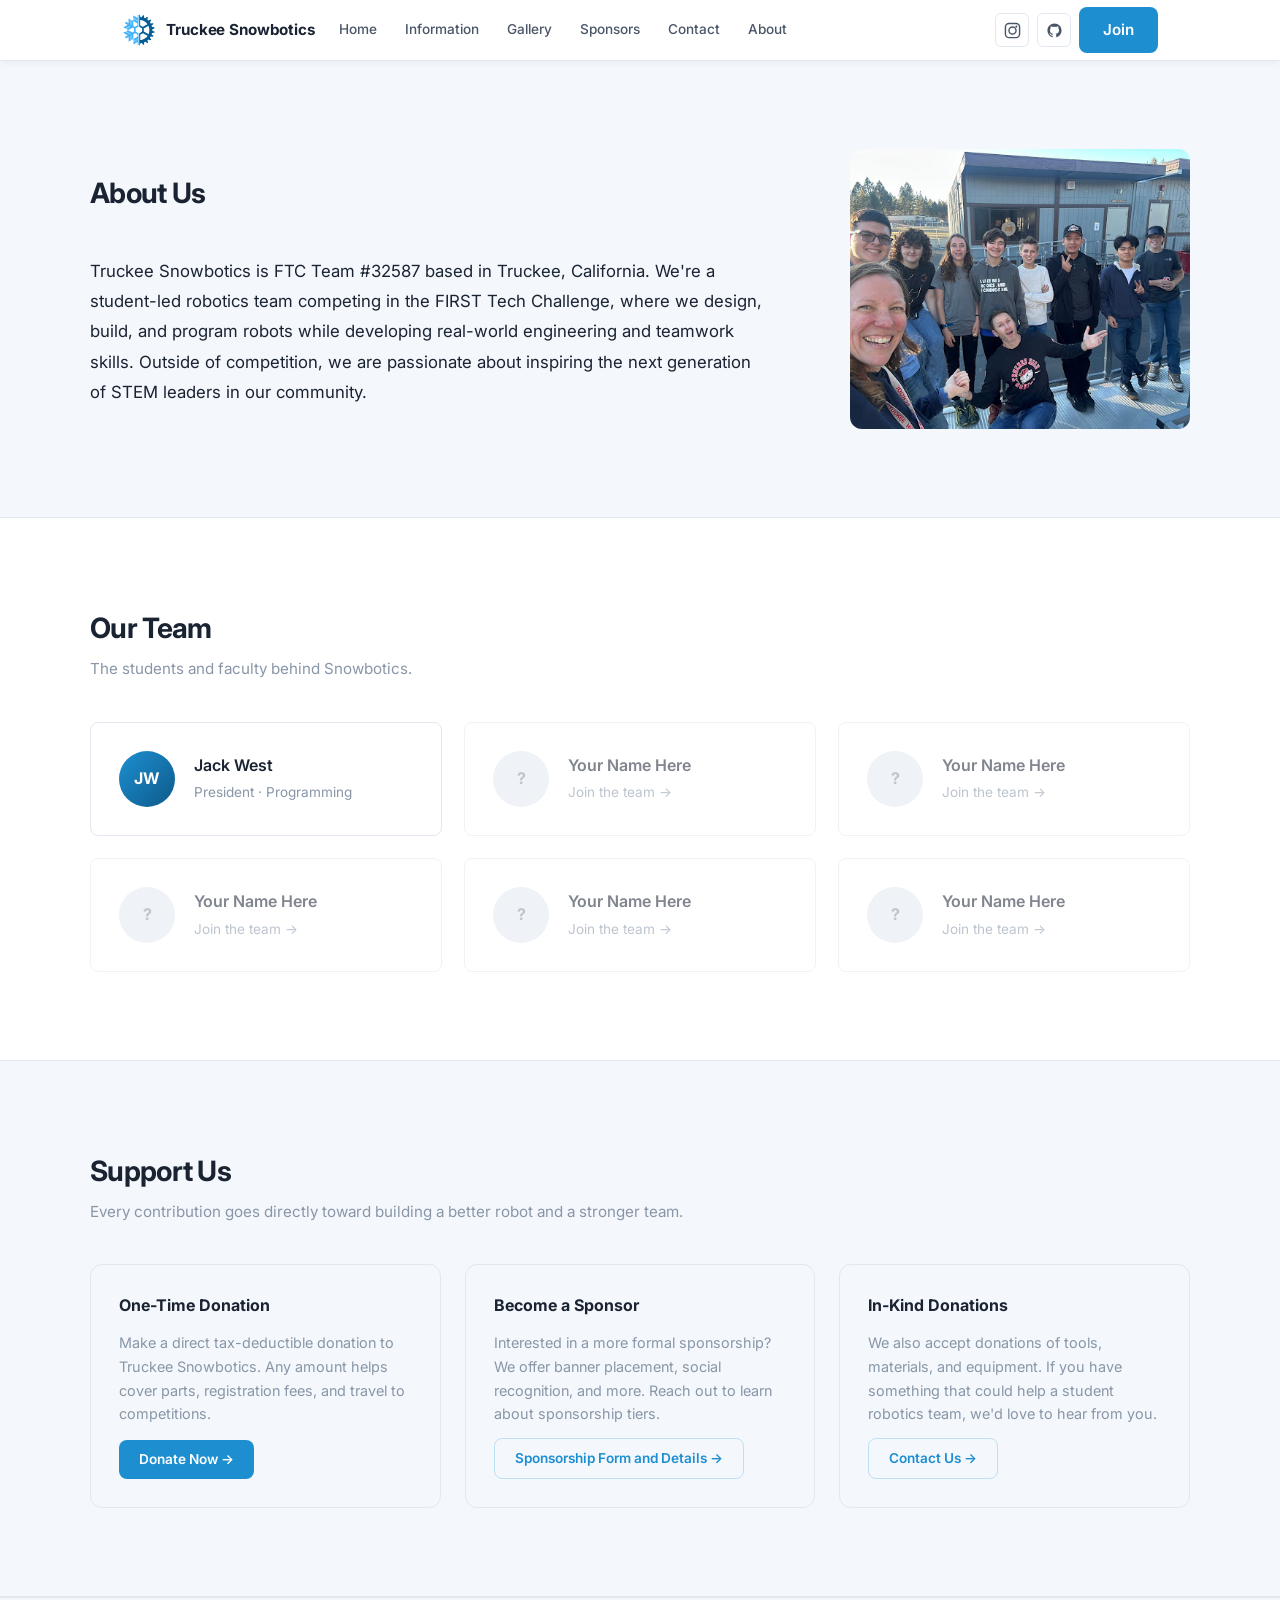
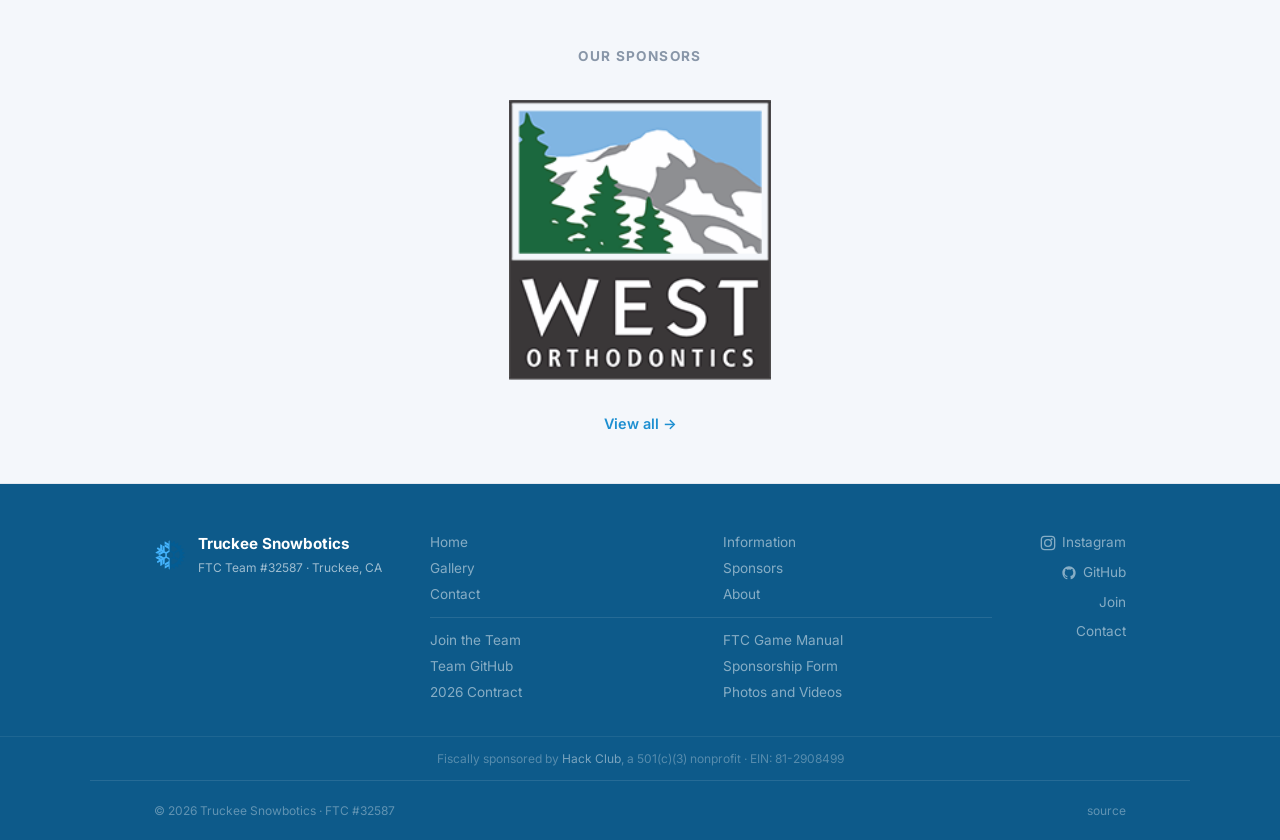
==== commit 190da936: "fixed links, added sponsorship instructions for simplicity" ====
--- a/about/index.html
+++ b/about/index.html
@@ -36,12 +36,12 @@
             <circle cx="17.5" cy="6.5" r="1.5" fill="currentColor" stroke="none"/>
           </svg>
         </a>
-        <a href="https://github.com/NoisyDream18/FTC-Truckee-Robotics" data-link-key="githubRepo" target="_blank" rel="noopener" class="btn-icon" aria-label="GitHub">
+        <a href="https://github.com/truckee-snowbotics/FTC-Truckee-Robotics" data-link-key="githubRepo" target="_blank" rel="noopener" class="btn-icon" aria-label="GitHub">
           <svg width="17" height="17" viewBox="0 0 24 24" fill="currentColor" aria-hidden="true">
             <path d="M12 2C6.477 2 2 6.477 2 12c0 4.42 2.865 8.166 6.839 9.489.5.092.682-.217.682-.482 0-.237-.008-.866-.013-1.7-2.782.603-3.369-1.342-3.369-1.342-.454-1.155-1.11-1.462-1.11-1.462-.908-.62.069-.608.069-.608 1.003.07 1.531 1.03 1.531 1.03.892 1.529 2.341 1.087 2.91.831.092-.646.35-1.086.636-1.336-2.22-.253-4.555-1.11-4.555-4.943 0-1.091.39-1.984 1.029-2.683-.103-.253-.446-1.27.098-2.647 0 0 .84-.269 2.75 1.025A9.578 9.578 0 0112 6.836a9.59 9.59 0 012.504.337c1.909-1.294 2.747-1.025 2.747-1.025.546 1.377.202 2.394.1 2.647.64.699 1.028 1.592 1.028 2.683 0 3.842-2.339 4.687-4.566 4.935.359.309.678.919.678 1.852 0 1.336-.012 2.415-.012 2.743 0 .267.18.578.688.48C19.138 20.163 22 16.418 22 12c0-5.523-4.477-10-10-10z"/>
           </svg>
         </a>
-        <a href="https://forms.gle/21LAVqmfFErDXKMv6" data-link-key="join" class="btn-primary">Join</a>
+        <a href="https://forms.gle/wmb4EVvQHGe2SRt96" data-link-key="join" class="btn-primary">Join</a>
       </div>
 
       <button class="hamburger" id="hamburger" aria-label="Toggle menu" aria-expanded="false">
@@ -61,8 +61,8 @@
     <a href="/about/">About</a>
     <div class="mobile-nav-actions">
       <a href="https://www.instagram.com/truckeesnowbotics/" data-link-key="instagram" target="_blank" rel="noopener">Instagram</a>
-      <a href="https://github.com/NoisyDream18" data-link-key="github" target="_blank" rel="noopener">GitHub</a>
-      <a href="https://forms.gle/21LAVqmfFErDXKMv6" data-link-key="join">Join</a>
+      <a href="https://github.com/truckee-snowbotics" data-link-key="github" target="_blank" rel="noopener">GitHub</a>
+      <a href="https://forms.gle/wmb4EVvQHGe2SRt96" data-link-key="join">Join</a>
     </div>
   </div>
 
@@ -168,7 +168,7 @@
           <div class="donate-card">
             <span class="donate-card-title">Become a Sponsor</span>
             <p class="donate-card-body">Interested in a more formal sponsorship? We offer banner placement, social recognition, and more. Reach out to learn about sponsorship tiers.</p>
-            <a href="/contact/" class="btn-outline">Get in Touch →</a>
+            <a href="#" data-link-key="sponsorshipForm" class="btn-outline" target="_blank" rel="noopener">Sponsorship Form and Details →</a>
           </div>
           <div class="donate-card">
             <span class="donate-card-title">In-Kind Donations</span>
@@ -219,13 +219,13 @@
           </svg>
           Instagram
         </a>
-        <a href="https://github.com/NoisyDream18" target="_blank" rel="noopener">
+        <a href="https://github.com/truckee-snowbotics" target="_blank" rel="noopener">
           <svg width="16" height="16" viewBox="0 0 24 24" fill="currentColor" aria-hidden="true">
             <path d="M12 2C6.477 2 2 6.477 2 12c0 4.42 2.865 8.166 6.839 9.489.5.092.682-.217.682-.482 0-.237-.008-.866-.013-1.7-2.782.603-3.369-1.342-3.369-1.342-.454-1.155-1.11-1.462-1.11-1.462-.908-.62.069-.608.069-.608 1.003.07 1.531 1.03 1.531 1.03.892 1.529 2.341 1.087 2.91.831.092-.646.35-1.086.636-1.336-2.22-.253-4.555-1.11-4.555-4.943 0-1.091.39-1.984 1.029-2.683-.103-.253-.446-1.27.098-2.647 0 0 .84-.269 2.75 1.025A9.578 9.578 0 0112 6.836a9.59 9.59 0 012.504.337c1.909-1.294 2.747-1.025 2.747-1.025.546 1.377.202 2.394.1 2.647.64.699 1.028 1.592 1.028 2.683 0 3.842-2.339 4.687-4.566 4.935.359.309.678.919.678 1.852 0 1.336-.012 2.415-.012 2.743 0 .267.18.578.688.48C19.138 20.163 22 16.418 22 12c0-5.523-4.477-10-10-10z"/>
           </svg>
           GitHub
         </a>
-        <a href="https://forms.gle/21LAVqmfFErDXKMv6">Join</a>
+        <a href="https://forms.gle/wmb4EVvQHGe2SRt96">Join</a>
         <a href="/contact/">Contact</a>
       </div>
 
@@ -233,7 +233,7 @@
     <div class="footer-fiscal">Fiscally sponsored by <a href="https://hackclub.com/hcb/" target="_blank" rel="noopener">Hack Club</a>, a 501(c)(3) nonprofit &middot; EIN: 81-2908499</div>
     <div class="footer-bottom">
       <span>© 2026 Truckee Snowbotics · FTC #32587</span>
-      <a href="https://github.com/NoisyDream18/NoisyDream18.github.io" target="_blank" rel="noopener">source</a>
+      <a href="https://github.com/truckee-snowbotics/truckee-snowbotics" target="_blank" rel="noopener">source</a>
     </div>
   </footer>
 
--- a/assets/css/main.css
+++ b/assets/css/main.css
@@ -318,8 +318,8 @@
   display: grid; grid-template-columns: repeat(3, 1fr);
   gap: 1rem;
 }
-@media (max-width: 700px) { .gallery-track { gap: .75rem; grid-template-rows: repeat(3, 160px); grid-auto-columns: 220px; } }
-@media (max-width: 440px) { .gallery-track { gap: .5rem; grid-template-rows: repeat(3, 130px); grid-auto-columns: 180px; } }
+@media (max-width: 700px) { .gallery-track { gap: .75rem; grid-template-rows: repeat(3, 200px); grid-auto-columns: 280px; } }
+@media (max-width: 440px) { .gallery-track { gap: .5rem; grid-template-rows: repeat(3, 160px); grid-auto-columns: 220px; } }
 
 .section-header--with-action {
   display: flex;
@@ -335,9 +335,9 @@
 }
 .gallery-track {
   display: grid;
-  grid-template-rows: repeat(3, 200px);
+  grid-template-rows: repeat(3, 260px);
   grid-auto-flow: column;
-  grid-auto-columns: 280px;
+  grid-auto-columns: 360px;
   gap: 1rem;
   scroll-behavior: smooth;
 }
@@ -497,8 +497,8 @@
 }
 
 .news-card {
-  display: flex; flex-direction: column; gap: .35rem;
-  padding: 1.1rem 0;
+  display: flex; flex-direction: column; gap: .6rem;
+  padding: 1.75rem 0;
   border-bottom: 1px solid var(--border);
 }
 .news-card:first-child { border-top: 1px solid var(--border); }
@@ -506,19 +506,19 @@
   display: flex; align-items: center; gap: .65rem;
 }
 .news-card-date {
-  font-size: .75rem; color: var(--text-dim);
+  font-size: .85rem; color: var(--text-dim);
   white-space: nowrap;
 }
 .news-card-tag {
-  font-size: .65rem; font-weight: 600; letter-spacing: .08em;
+  font-size: .75rem; font-weight: 600; letter-spacing: .08em;
   text-transform: uppercase; color: var(--blue-dark);
 }
 .news-card-title {
-  font-size: .95rem; font-weight: 600; color: var(--heading);
+  font-size: 1.15rem; font-weight: 600; color: var(--heading);
   line-height: 1.4; margin: 0;
 }
 .news-card-text {
-  font-size: .85rem; color: var(--text-dim); line-height: 1.6; margin: 0;
+  font-size: 1.05rem; color: var(--text-dim); line-height: 1.6; margin: 0;
 }
 
 .donate-grid {
@@ -562,6 +562,10 @@
   padding: 2rem;
   margin-top: 1.25rem;
   grid-column: 1 / -1;
+  max-width: 480px;
+  margin-left: auto;
+  margin-right: auto;
+  width: 100%;
 }
 .sponsor-item--cta p {
   font-size: 1rem; font-weight: 600; color: var(--blue-dark);
@@ -687,6 +691,34 @@
 .contact-actions {
   display: flex; flex-wrap: wrap; justify-content: center;
   gap: .75rem; margin-top: 1.5rem;
+}
+
+/* ── Sponsorship process steps ───────────────── */
+.process-steps {
+  list-style: none; counter-reset: steps;
+  display: grid;
+  grid-template-columns: repeat(3, 1fr);
+  gap: 1rem;
+  padding: 0; margin: 1.75rem 0 0;
+}
+.process-steps li {
+  counter-increment: steps;
+  background: var(--bg-card);
+  border: 1px solid var(--border);
+  border-radius: var(--r);
+  padding: 1.25rem 1.25rem 1.25rem 1rem;
+  display: flex; flex-direction: column; gap: .35rem;
+}
+.process-steps li::before {
+  content: "0" counter(steps);
+  font-size: 1.5rem; font-weight: 700;
+  color: var(--blue); opacity: .35;
+  line-height: 1; margin-bottom: .15rem;
+}
+.process-steps li strong { font-size: .9rem; font-weight: 600; }
+.process-steps li span { font-size: .82rem; color: var(--text-mid); line-height: 1.55; }
+@media (max-width: 600px) {
+  .process-steps { grid-template-columns: 1fr; }
 }
 
 /* ── Sponsor bar ─────────────────────────────── */
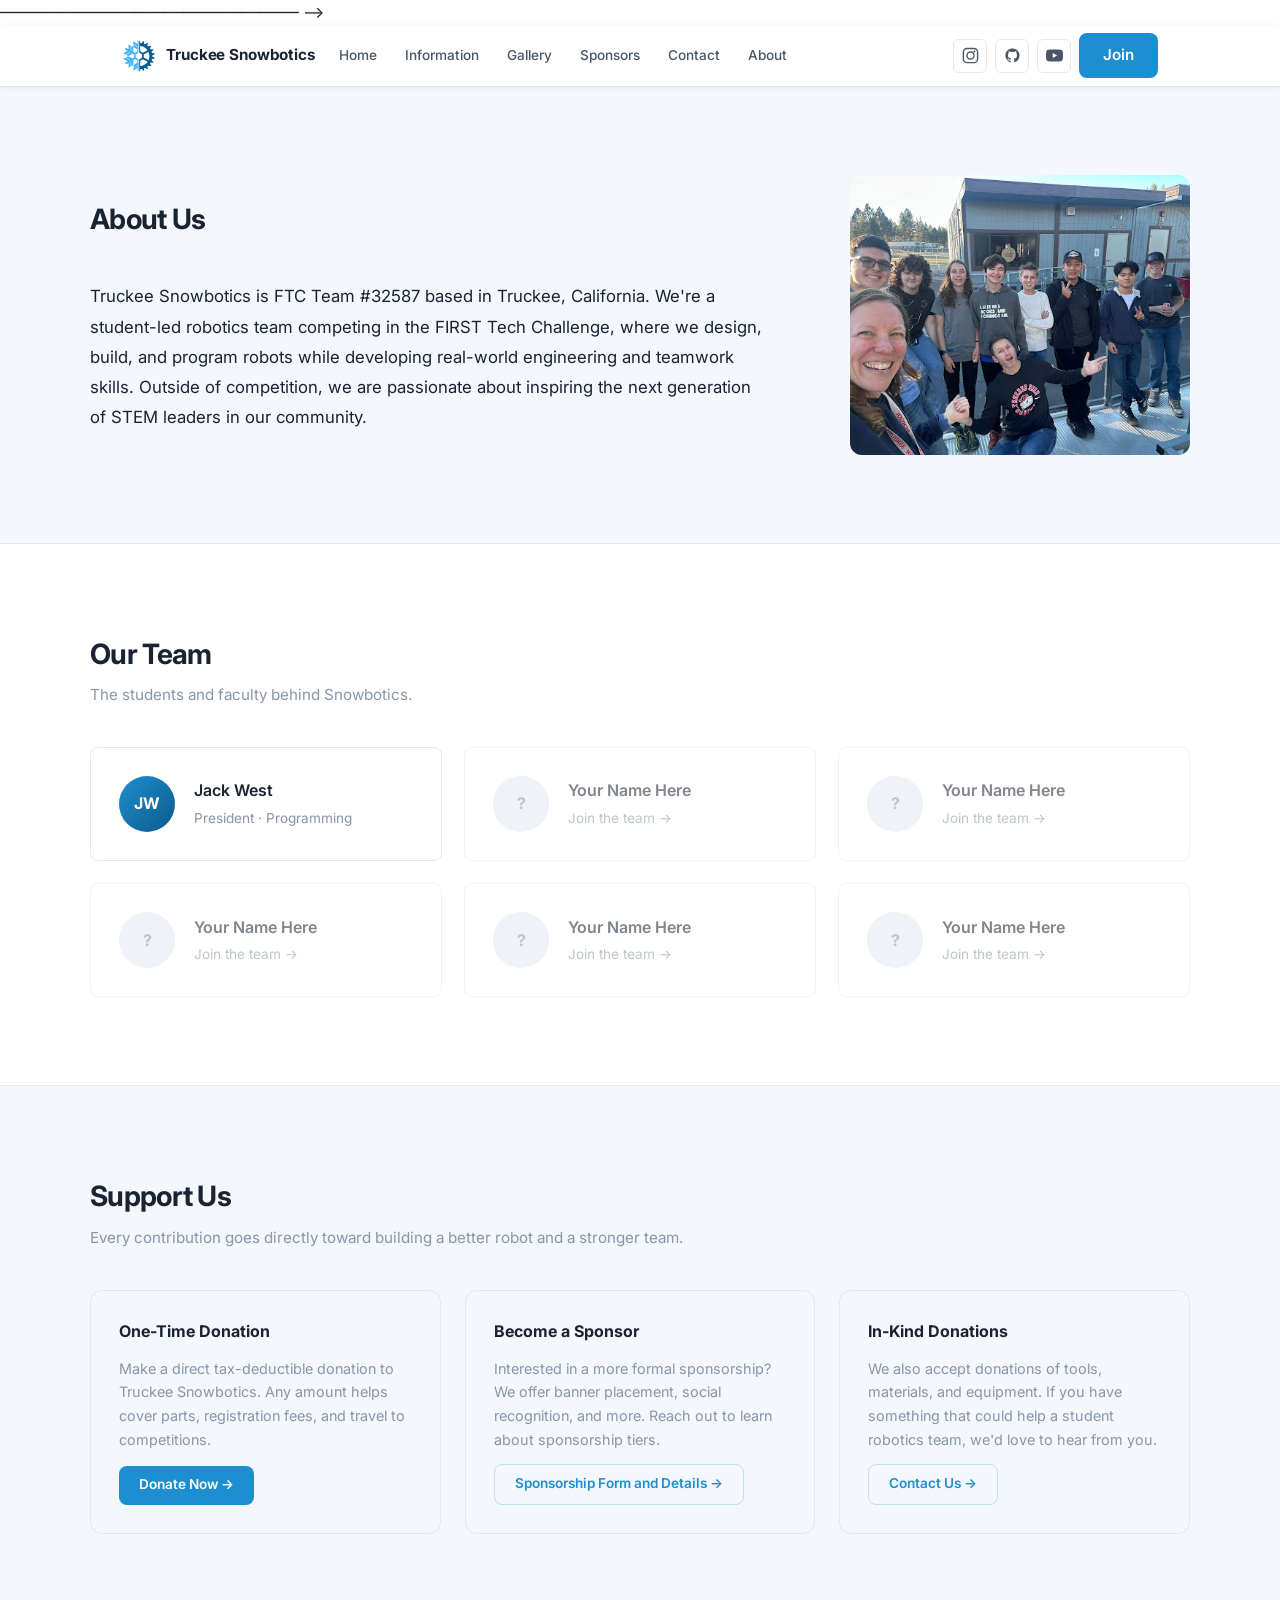
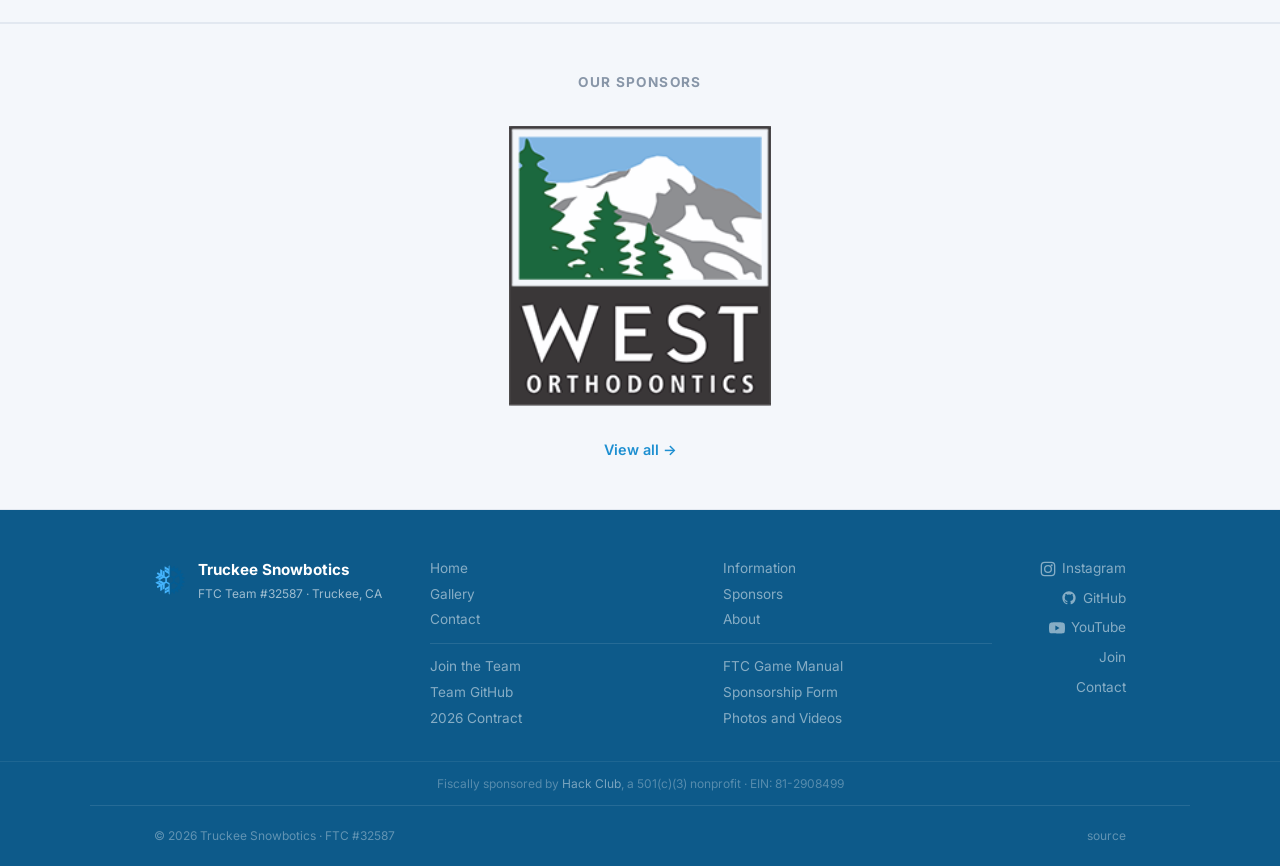
==== commit 33fa0f37: "added more documentation, sitemap, etc, youtube links" ====
--- a/about/index.html
+++ b/about/index.html
@@ -3,14 +3,42 @@
 <head>
   <meta charset="UTF-8" />
   <meta name="viewport" content="width=device-width, initial-scale=1.0" />
+  <meta name="author" content="Truckee Snowbotics" />
   <meta name="description" content="About — Truckee Snowbotics FTC Team #32587. Meet the students and faculty behind Snowbotics." />
   <title>About · Truckee Snowbotics</title>
+  <link rel="canonical" href="https://snowbotics.org/about/" />
+  <!-- Open Graph -->
+  <meta property="og:type" content="website" />
+  <meta property="og:site_name" content="Truckee Snowbotics" />
+  <meta property="og:url" content="https://snowbotics.org/about/" />
+  <meta property="og:title" content="About · Truckee Snowbotics" />
+  <meta property="og:description" content="About — Truckee Snowbotics FTC Team #32587. Meet the students and faculty behind Snowbotics." />
+  <meta property="og:image" content="https://snowbotics.org/images/og-image.png" />
+  <meta property="og:image:width" content="512" />
+  <meta property="og:image:height" content="512" />
+  <meta property="og:image:alt" content="Truckee Snowbotics — FTC Team #32587" />
+  <meta name="twitter:image" content="https://snowbotics.org/images/og-image.png" />
+  <!-- Twitter Card -->
+  <meta name="twitter:card" content="summary" />
+  <meta name="twitter:title" content="About · Truckee Snowbotics" />
+  <meta name="twitter:description" content="About — Truckee Snowbotics FTC Team #32587. Meet the students and faculty behind Snowbotics." />
   <link rel="icon" type="image/svg+xml" href="/images/favicon.svg" />
+  <link rel="shortcut icon" href="/favicon.ico" />
+  <link rel="apple-touch-icon" sizes="180x180" href="/images/apple-touch-icon.png" />
+  <meta name="theme-color" content="#0a0a0a" />
+  <link rel="manifest" href="/site.webmanifest" />
   <link rel="stylesheet" href="../assets/css/main.css" />
-</head>
-<body>
-
-  <!-- ── HEADER ─────────────────────────────── -->
+  <!-- Structured Data -->
+  <script type="application/ld+json">
+  {
+    "@context": "https://schema.org",
+    "@type": "BreadcrumbList",
+    "itemListElement": [
+      {"@type": "ListItem", "position": 1, "name": "Home", "item": "https://snowbotics.org/"},
+      {"@type": "ListItem", "position": 2, "name": "About", "item": "https://snowbotics.org/about/"}
+    ]
+  }
+  </script> ─────────────────────────────── -->
   <header class="site-header" id="top">
     <div class="header-inner">
 
@@ -39,6 +67,11 @@
         <a href="https://github.com/truckee-snowbotics/FTC-Truckee-Robotics" data-link-key="githubRepo" target="_blank" rel="noopener" class="btn-icon" aria-label="GitHub">
           <svg width="17" height="17" viewBox="0 0 24 24" fill="currentColor" aria-hidden="true">
             <path d="M12 2C6.477 2 2 6.477 2 12c0 4.42 2.865 8.166 6.839 9.489.5.092.682-.217.682-.482 0-.237-.008-.866-.013-1.7-2.782.603-3.369-1.342-3.369-1.342-.454-1.155-1.11-1.462-1.11-1.462-.908-.62.069-.608.069-.608 1.003.07 1.531 1.03 1.531 1.03.892 1.529 2.341 1.087 2.91.831.092-.646.35-1.086.636-1.336-2.22-.253-4.555-1.11-4.555-4.943 0-1.091.39-1.984 1.029-2.683-.103-.253-.446-1.27.098-2.647 0 0 .84-.269 2.75 1.025A9.578 9.578 0 0112 6.836a9.59 9.59 0 012.504.337c1.909-1.294 2.747-1.025 2.747-1.025.546 1.377.202 2.394.1 2.647.64.699 1.028 1.592 1.028 2.683 0 3.842-2.339 4.687-4.566 4.935.359.309.678.919.678 1.852 0 1.336-.012 2.415-.012 2.743 0 .267.18.578.688.48C19.138 20.163 22 16.418 22 12c0-5.523-4.477-10-10-10z"/>
+          </svg>
+        </a>
+        <a href="https://www.youtube.com/@TruckeeSnowbotics" data-link-key="youtube" target="_blank" rel="noopener" class="btn-icon" aria-label="YouTube">
+          <svg width="17" height="17" viewBox="0 0 24 24" fill="currentColor" aria-hidden="true">
+            <path d="M23.498 6.186a3.016 3.016 0 0 0-2.122-2.136C19.505 3.545 12 3.545 12 3.545s-7.505 0-9.377.505A3.017 3.017 0 0 0 .502 6.186C0 8.07 0 12 0 12s0 3.93.502 5.814a3.016 3.016 0 0 0 2.122 2.136c1.871.505 9.376.505 9.376.505s7.505 0 9.377-.505a3.015 3.015 0 0 0 2.122-2.136C24 15.93 24 12 24 12s0-3.93-.502-5.814zM9.545 15.568V8.432L15.818 12l-6.273 3.568z"/>
           </svg>
         </a>
         <a href="https://forms.gle/wmb4EVvQHGe2SRt96" data-link-key="join" class="btn-primary">Join</a>
@@ -62,6 +95,7 @@
     <div class="mobile-nav-actions">
       <a href="https://www.instagram.com/truckeesnowbotics/" data-link-key="instagram" target="_blank" rel="noopener">Instagram</a>
       <a href="https://github.com/truckee-snowbotics" data-link-key="github" target="_blank" rel="noopener">GitHub</a>
+      <a href="https://www.youtube.com/@TruckeeSnowbotics" data-link-key="youtube" target="_blank" rel="noopener">YouTube</a>
       <a href="https://forms.gle/wmb4EVvQHGe2SRt96" data-link-key="join">Join</a>
     </div>
   </div>
@@ -225,6 +259,12 @@
           </svg>
           GitHub
         </a>
+        <a href="https://www.youtube.com/@TruckeeSnowbotics" data-link-key="youtube" target="_blank" rel="noopener">
+          <svg width="16" height="16" viewBox="0 0 24 24" fill="currentColor" aria-hidden="true">
+            <path d="M23.498 6.186a3.016 3.016 0 0 0-2.122-2.136C19.505 3.545 12 3.545 12 3.545s-7.505 0-9.377.505A3.017 3.017 0 0 0 .502 6.186C0 8.07 0 12 0 12s0 3.93.502 5.814a3.016 3.016 0 0 0 2.122 2.136c1.871.505 9.376.505 9.376.505s7.505 0 9.377-.505a3.015 3.015 0 0 0 2.122-2.136C24 15.93 24 12 24 12s0-3.93-.502-5.814zM9.545 15.568V8.432L15.818 12l-6.273 3.568z"/>
+          </svg>
+          YouTube
+        </a>
         <a href="https://forms.gle/wmb4EVvQHGe2SRt96">Join</a>
         <a href="/contact/">Contact</a>
       </div>
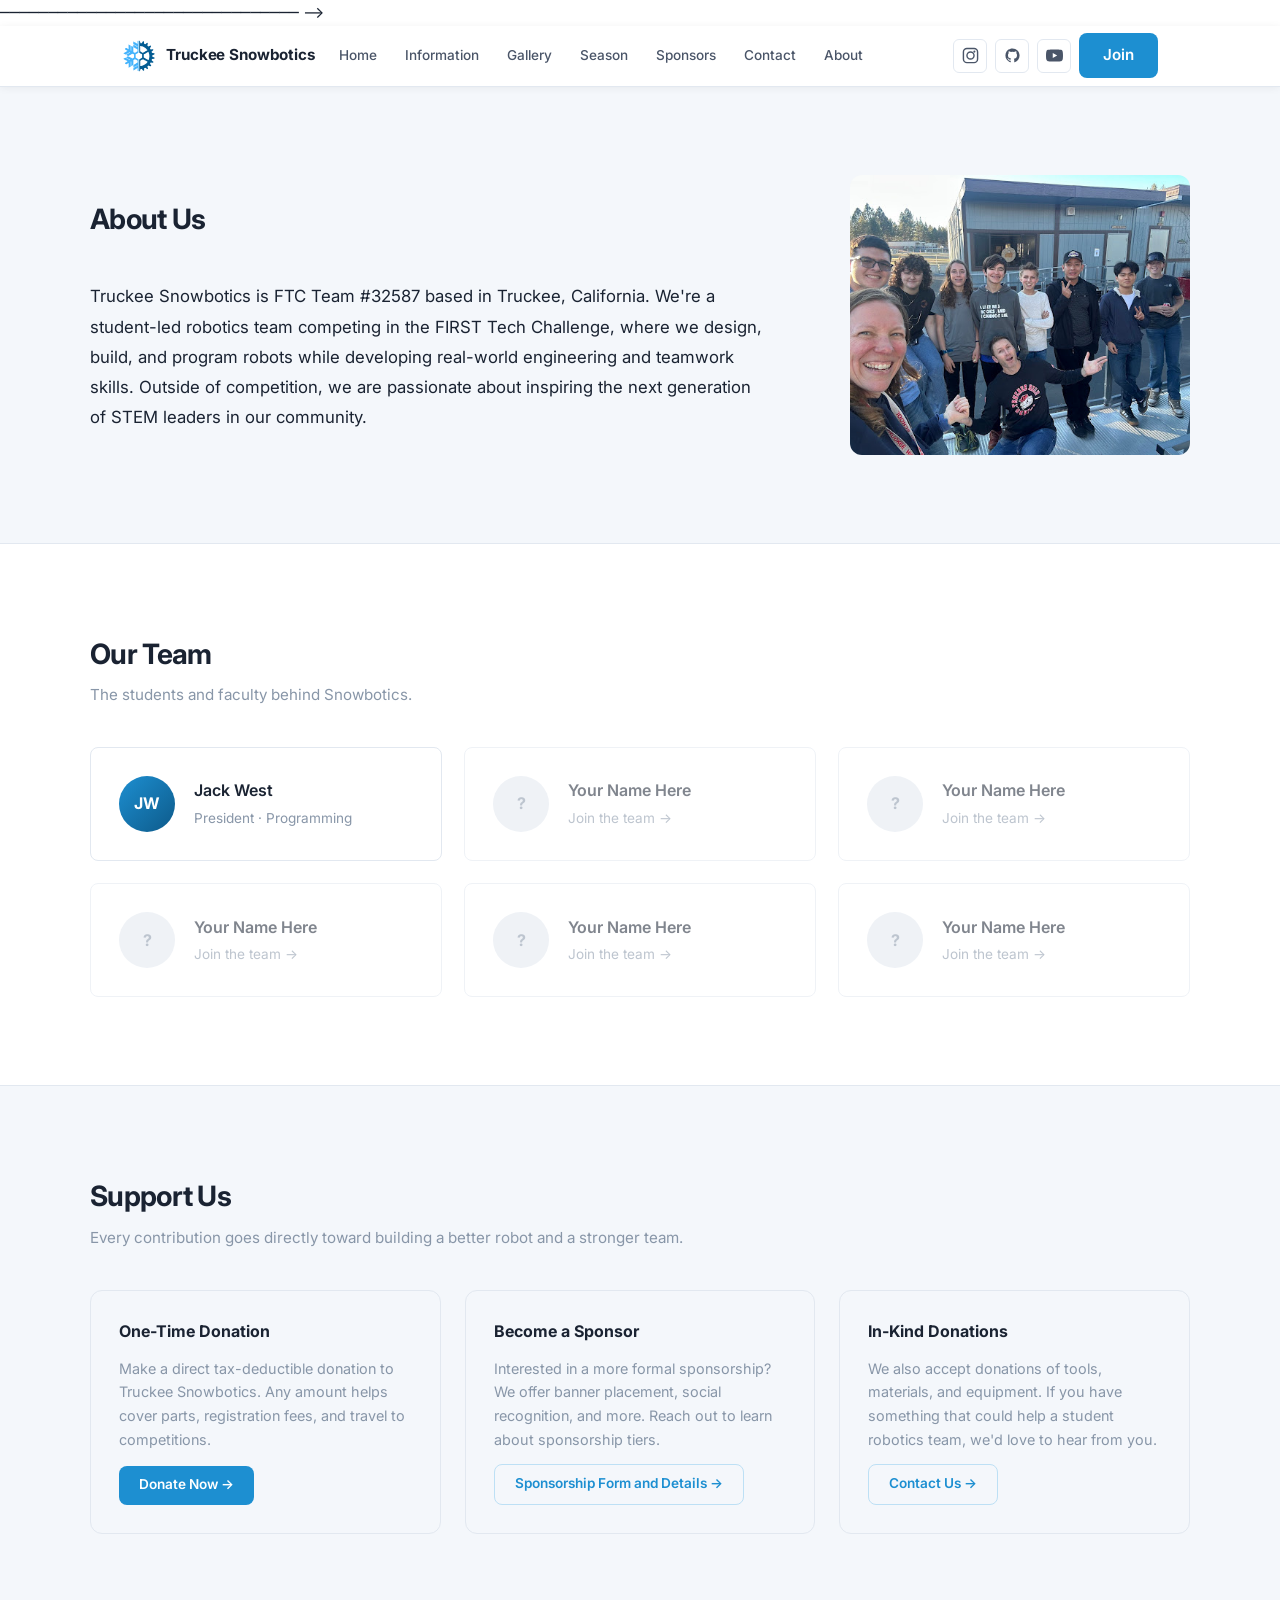
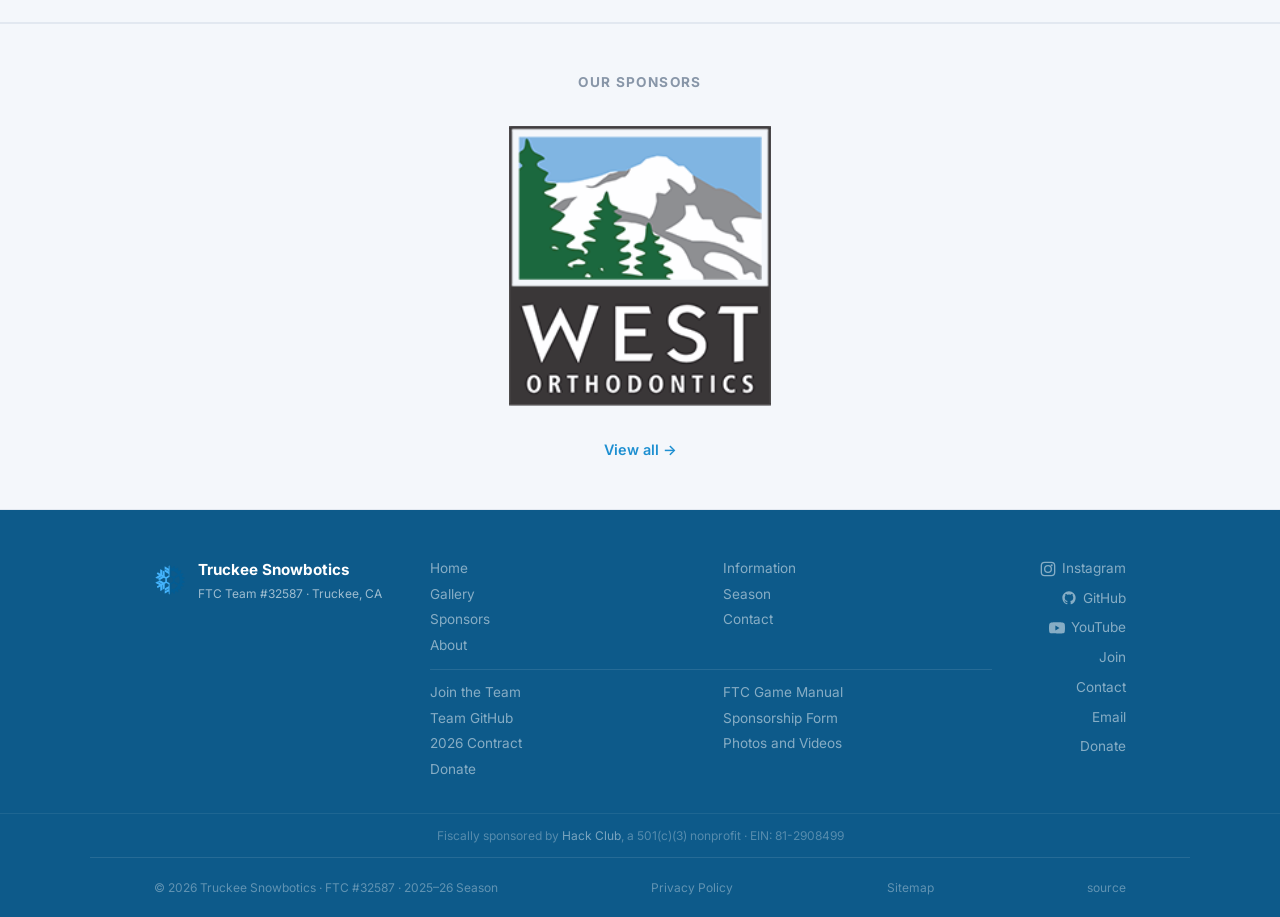
==== commit 2fede74c: "new section, more info, privacy policy" ====
--- a/about/index.html
+++ b/about/index.html
@@ -51,6 +51,7 @@
         <a href="/">Home</a>
         <a href="/information/">Information</a>
         <a href="/gallery/">Gallery</a>
+        <a href="/season/">Season</a>
         <a href="/sponsors/">Sponsors</a>
         <a href="/contact/">Contact</a>
         <a href="/about/">About</a>
@@ -89,6 +90,7 @@
     <a href="/">Home</a>
     <a href="/information/">Information</a>
     <a href="/gallery/">Gallery</a>
+    <a href="/season/">Season</a>
     <a href="/sponsors/">Sponsors</a>
     <a href="/contact/">Contact</a>
     <a href="/about/">About</a>
@@ -239,6 +241,7 @@
         <a href="/">Home</a>
         <a href="/information/">Information</a>
         <a href="/gallery/">Gallery</a>
+        <a href="/season/">Season</a>
         <a href="/sponsors/">Sponsors</a>
         <a href="/contact/">Contact</a>
         <a href="/about/">About</a>
@@ -267,12 +270,16 @@
         </a>
         <a href="https://forms.gle/wmb4EVvQHGe2SRt96">Join</a>
         <a href="/contact/">Contact</a>
+        <a href="mailto:ths@snowbotics.org">Email</a>
+        <a href="#" data-link-key="donate" target="_blank" rel="noopener">Donate</a>
       </div>
 
     </div>
     <div class="footer-fiscal">Fiscally sponsored by <a href="https://hackclub.com/hcb/" target="_blank" rel="noopener">Hack Club</a>, a 501(c)(3) nonprofit &middot; EIN: 81-2908499</div>
     <div class="footer-bottom">
-      <span>© 2026 Truckee Snowbotics · FTC #32587</span>
+      <span>© 2026 Truckee Snowbotics · FTC #32587 · 2025–26 Season</span>
+      <a href="/privacy/">Privacy Policy</a>
+      <a href="/sitemap.xml">Sitemap</a>
       <a href="https://github.com/truckee-snowbotics/truckee-snowbotics" target="_blank" rel="noopener">source</a>
     </div>
   </footer>
--- a/assets/css/main.css
+++ b/assets/css/main.css
@@ -837,6 +837,106 @@
 .footer-bottom a { transition: color .15s; }
 .footer-bottom a:hover { color: rgba(255,255,255,.7); }
 
+/* ── Season page ─────────────────────────────────────── */
+.season-intro {
+  display: flex;
+  align-items: center;
+  justify-content: space-between;
+  gap: 2rem;
+  flex-wrap: wrap;
+}
+.season-intro-text { display: flex; flex-direction: column; gap: .6rem; }
+.season-badge {
+  display: inline-block;
+  background: var(--blue-light);
+  color: var(--blue-dark);
+  border: 1px solid var(--blue-border);
+  border-radius: 999px;
+  font-size: .78rem;
+  font-weight: 700;
+  letter-spacing: .04em;
+  padding: .25rem .85rem;
+  width: fit-content;
+}
+.season-intro-text h1 { font-size: clamp(1.6rem, 4vw, 2.4rem); }
+.season-robot-label { color: var(--text-dim); font-size: 1rem; }
+.season-intro-actions { display: flex; gap: .75rem; flex-wrap: wrap; }
+
+/* Results table */
+.results-table-wrapper { overflow-x: auto; border-radius: var(--r); border: 1px solid var(--border); }
+.results-table {
+  width: 100%;
+  border-collapse: collapse;
+  font-size: .88rem;
+  min-width: 540px;
+}
+.results-table th {
+  background: var(--blue);
+  color: #fff;
+  padding: .65rem 1rem;
+  text-align: left;
+  font-weight: 600;
+  white-space: nowrap;
+}
+.results-table td {
+  padding: .65rem 1rem;
+  border-bottom: 1px solid var(--border);
+  color: var(--text-mid);
+  vertical-align: top;
+}
+.results-table tbody tr:last-child td { border-bottom: none; }
+.results-table tbody tr:nth-child(even) td { background: var(--bg-alt); }
+
+/* Season archive */
+.season-archive-list { display: flex; flex-direction: column; gap: 2rem; }
+.season-archive-item { border: 1px solid var(--border); border-radius: var(--r); padding: 1.5rem; }
+.season-archive-header { display: flex; align-items: center; gap: 1rem; flex-wrap: wrap; margin-bottom: .75rem; }
+.season-archive-game { font-size: .9rem; color: var(--text-mid); }
+.season-archive-robot { font-size: .9rem; color: var(--text-mid); margin-bottom: .75rem; }
+.season-archive-item .results-table-wrapper { margin-top: .5rem; }
+
+/* ── FAQ ────────────────────────────────────── */
+.faq-list { max-width: 720px; margin: 0 auto; display: flex; flex-direction: column; gap: .5rem; }
+
+.faq-item {
+  border: 1px solid var(--border);
+  border-radius: var(--radius);
+  overflow: hidden;
+}
+
+.faq-item summary {
+  cursor: pointer;
+  list-style: none;
+  padding: 1rem 1.25rem;
+  font-weight: 600;
+  font-size: .95rem;
+  display: flex;
+  justify-content: space-between;
+  align-items: center;
+  gap: 1rem;
+  transition: background .15s;
+}
+.faq-item summary::-webkit-details-marker { display: none; }
+.faq-item summary::after {
+  content: '+';
+  font-size: 1.1rem;
+  font-weight: 400;
+  flex-shrink: 0;
+  transition: transform .2s;
+}
+.faq-item[open] > summary::after { transform: rotate(45deg); }
+.faq-item summary:hover { background: var(--surface-2, rgba(255,255,255,.04)); }
+
+.faq-item p {
+  padding: 0 1.25rem 1rem;
+  font-size: .9rem;
+  color: var(--text-dim);
+  line-height: 1.65;
+  margin: 0;
+}
+.faq-item p a { color: var(--accent); }
+.faq-item p a:hover { text-decoration: underline; }
+
 /* ── Scroll reveal ───────────────────────────── */
 .reveal {
   opacity: 0; transform: translateY(20px);
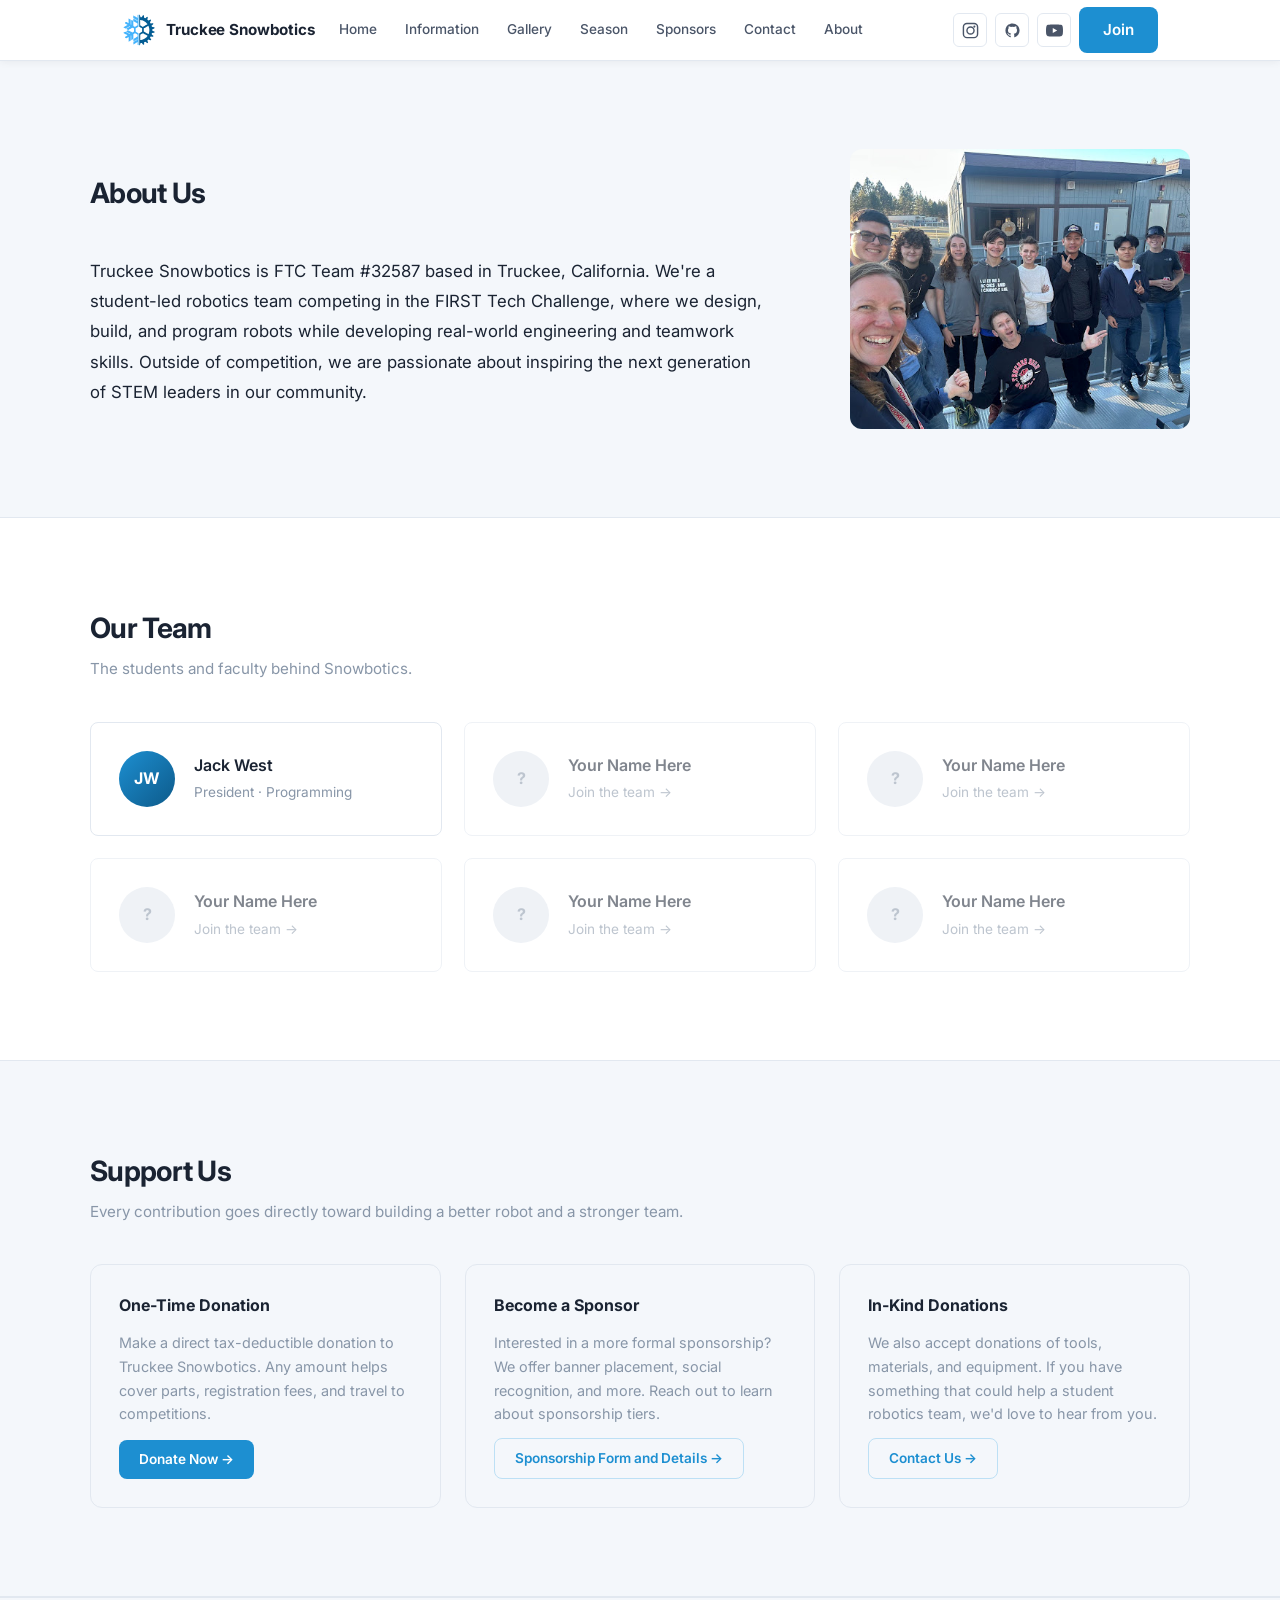
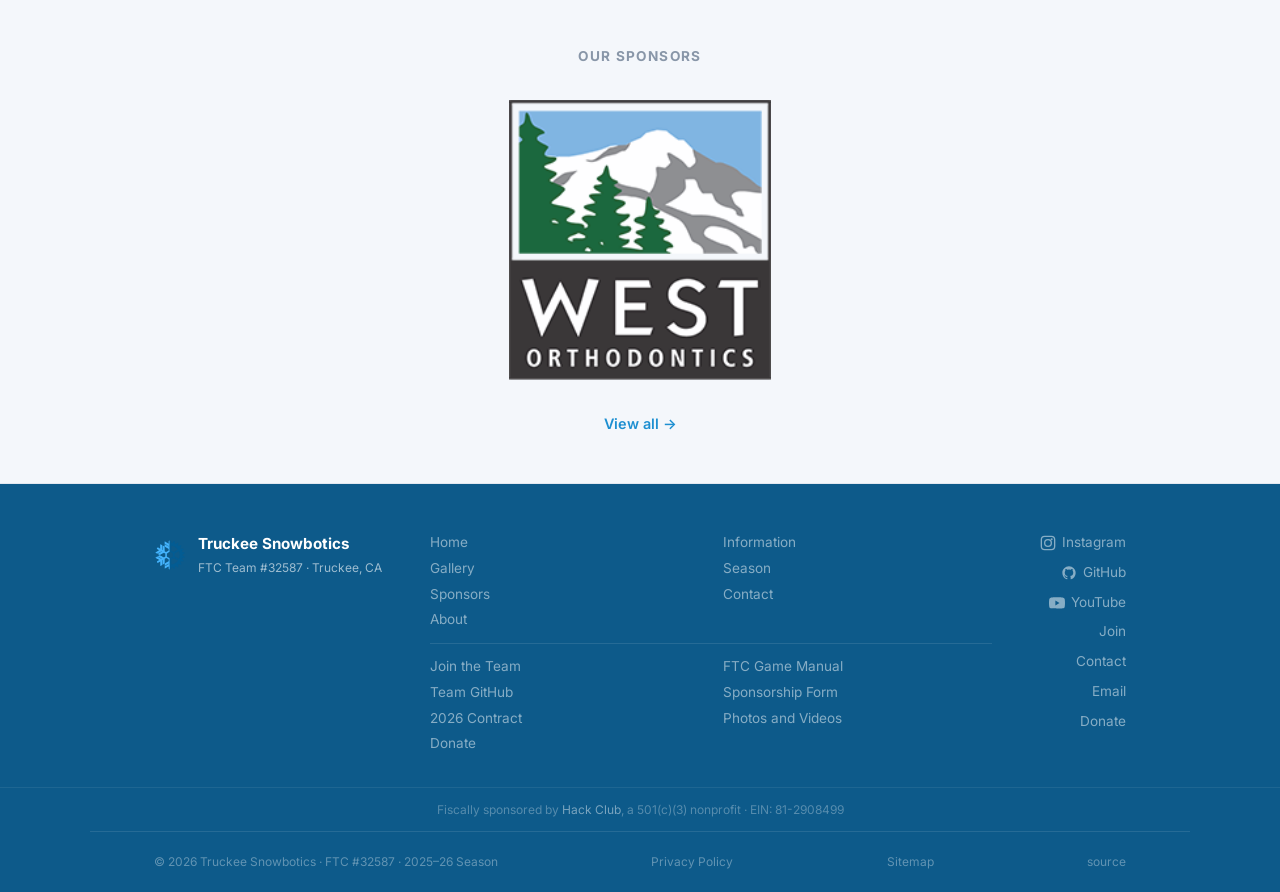
==== commit d1741fd0: "bug fix html error" ====
--- a/about/index.html
+++ b/about/index.html
@@ -38,7 +38,11 @@
       {"@type": "ListItem", "position": 2, "name": "About", "item": "https://snowbotics.org/about/"}
     ]
   }
-  </script> ─────────────────────────────── -->
+  </script>
+</head>
+<body>
+
+  <!-- ── HEADER ──────────────────────────────── -->
   <header class="site-header" id="top">
     <div class="header-inner">
 
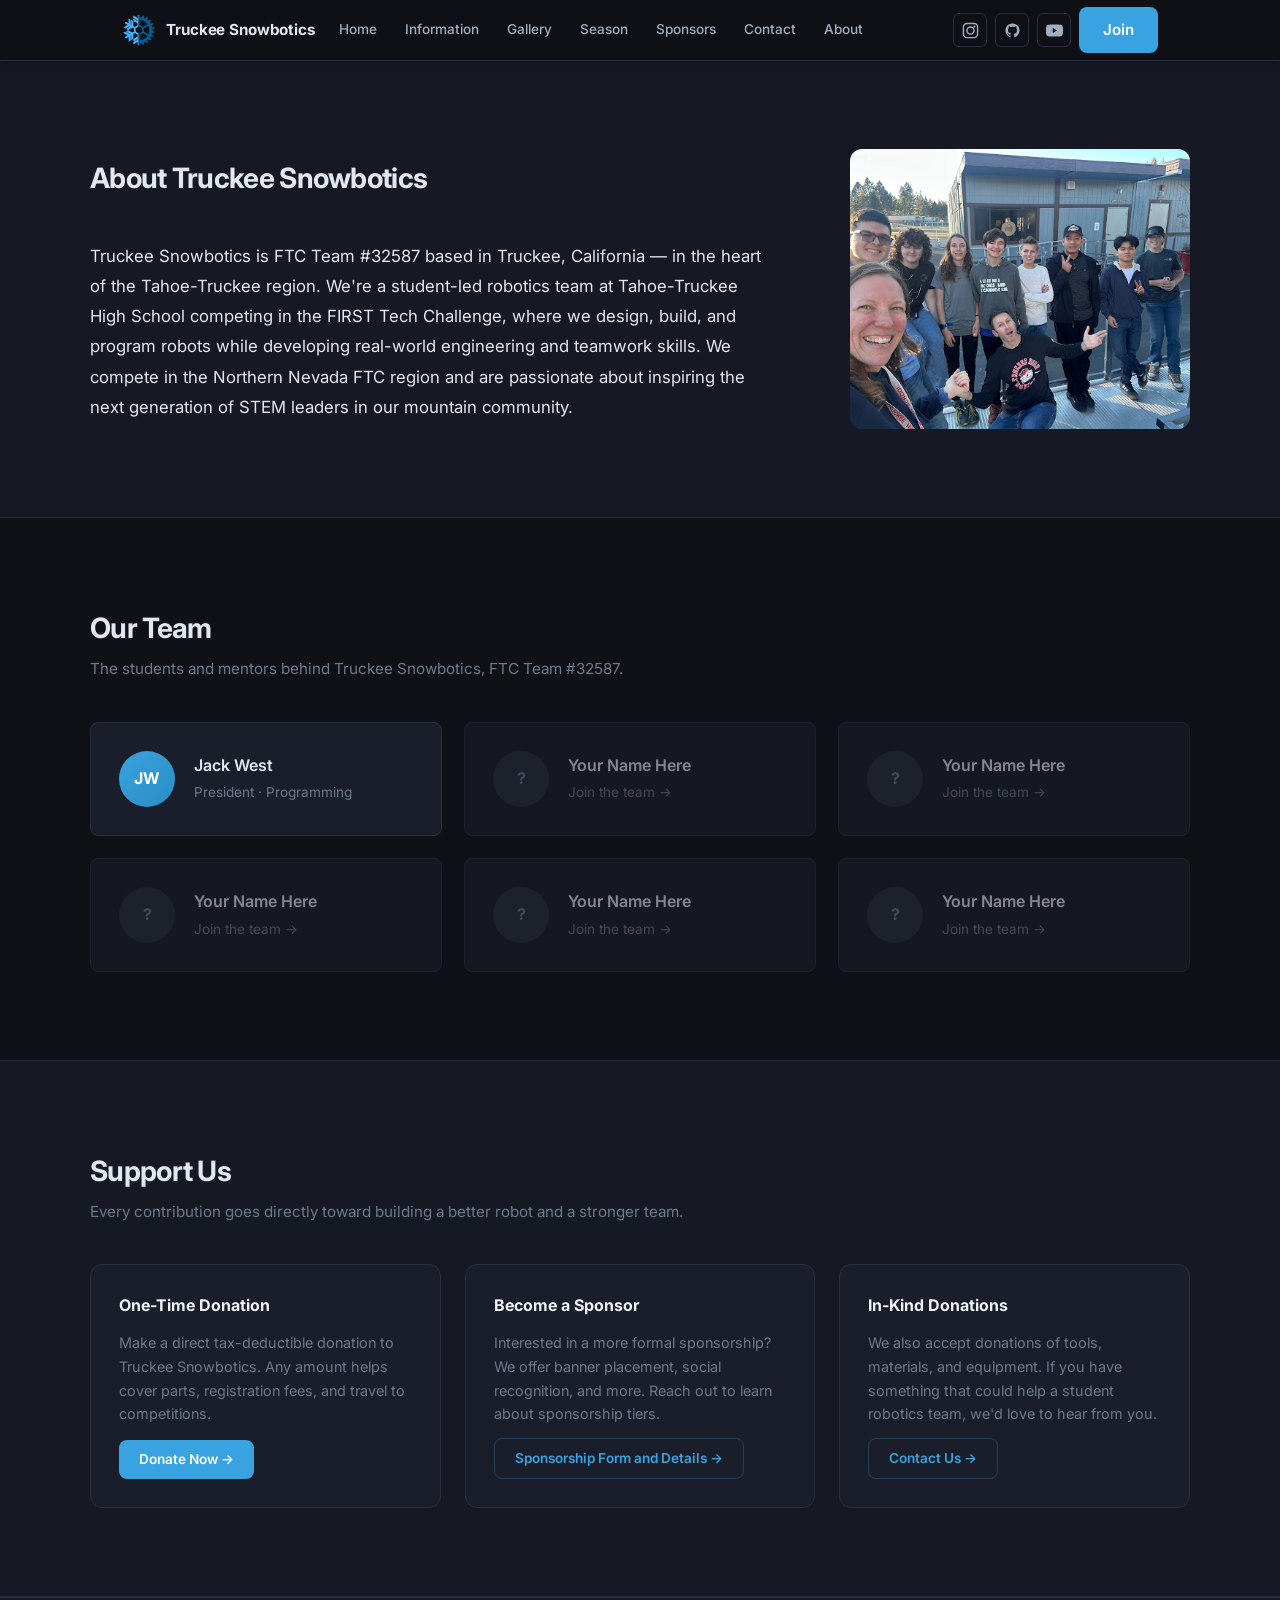
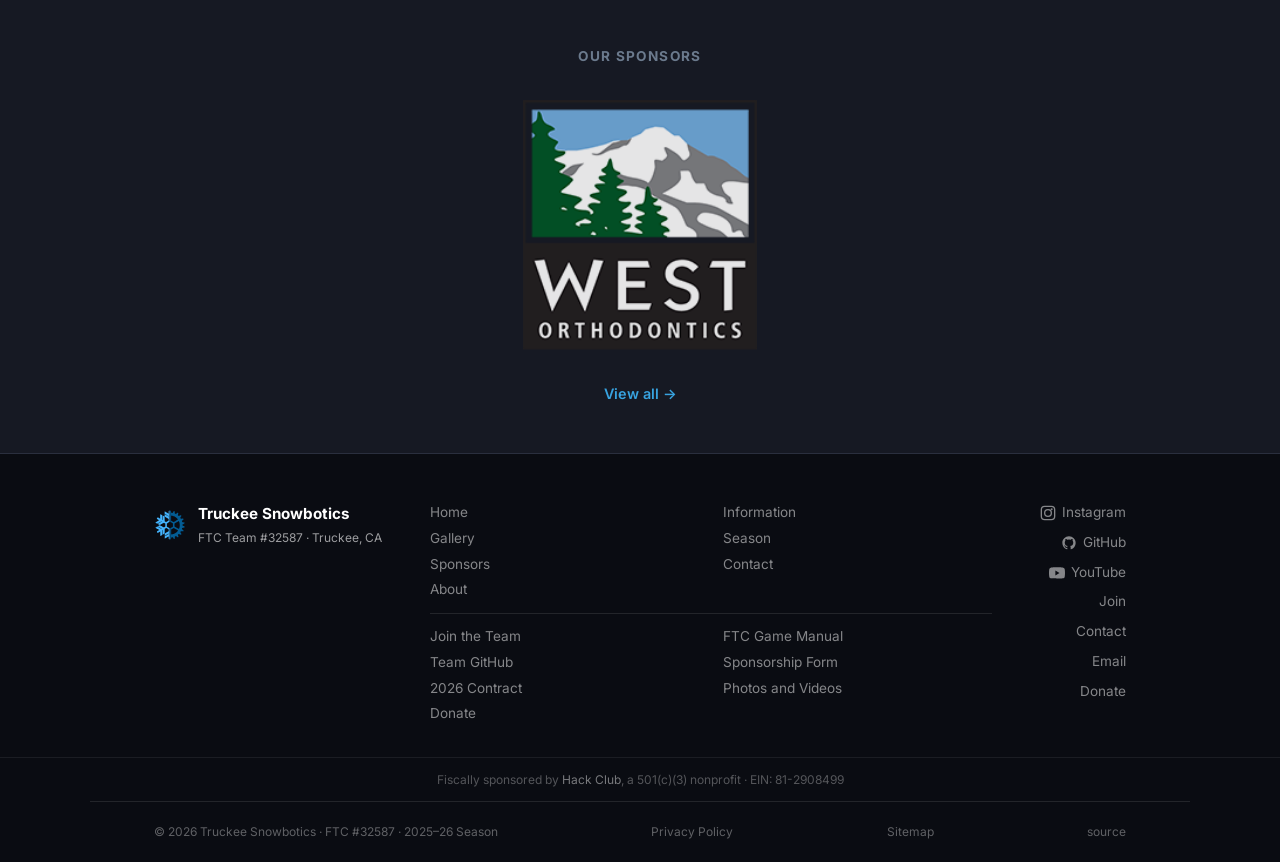
==== commit 1cacb0cd: "metadata fix bugs fixed" ====
--- a/about/index.html
+++ b/about/index.html
@@ -4,7 +4,7 @@
   <meta charset="UTF-8" />
   <meta name="viewport" content="width=device-width, initial-scale=1.0" />
   <meta name="author" content="Truckee Snowbotics" />
-  <meta name="description" content="About — Truckee Snowbotics FTC Team #32587. Meet the students and faculty behind Snowbotics." />
+  <meta name="description" content="Meet the student builders and mentors of Truckee Snowbotics, FTC Team #32587 based at Tahoe-Truckee High School in Truckee, CA." />
   <title>About · Truckee Snowbotics</title>
   <link rel="canonical" href="https://snowbotics.org/about/" />
   <!-- Open Graph -->
@@ -12,7 +12,7 @@
   <meta property="og:site_name" content="Truckee Snowbotics" />
   <meta property="og:url" content="https://snowbotics.org/about/" />
   <meta property="og:title" content="About · Truckee Snowbotics" />
-  <meta property="og:description" content="About — Truckee Snowbotics FTC Team #32587. Meet the students and faculty behind Snowbotics." />
+  <meta property="og:description" content="Meet the student builders and mentors of Truckee Snowbotics, FTC Team #32587 based at Tahoe-Truckee High School in Truckee, CA." />
   <meta property="og:image" content="https://snowbotics.org/images/og-image.png" />
   <meta property="og:image:width" content="512" />
   <meta property="og:image:height" content="512" />
@@ -21,12 +21,16 @@
   <!-- Twitter Card -->
   <meta name="twitter:card" content="summary" />
   <meta name="twitter:title" content="About · Truckee Snowbotics" />
-  <meta name="twitter:description" content="About — Truckee Snowbotics FTC Team #32587. Meet the students and faculty behind Snowbotics." />
+  <meta name="twitter:description" content="Meet the student builders and mentors of Truckee Snowbotics, FTC Team #32587 based at Tahoe-Truckee High School in Truckee, CA." />
   <link rel="icon" type="image/svg+xml" href="/images/favicon.svg" />
   <link rel="shortcut icon" href="/favicon.ico" />
   <link rel="apple-touch-icon" sizes="180x180" href="/images/apple-touch-icon.png" />
   <meta name="theme-color" content="#0a0a0a" />
   <link rel="manifest" href="/site.webmanifest" />
+  <link rel="preconnect" href="https://fonts.googleapis.com" />
+  <link rel="preconnect" href="https://fonts.gstatic.com" crossorigin />
+  <link rel="stylesheet" href="https://fonts.googleapis.com/css2?family=Inter:wght@300;400;500;600;700&display=swap" media="print" onload="this.media='all'" />
+  <noscript><link rel="stylesheet" href="https://fonts.googleapis.com/css2?family=Inter:wght@300;400;500;600;700&display=swap" /></noscript>
   <link rel="stylesheet" href="../assets/css/main.css" />
   <!-- Structured Data -->
   <script type="application/ld+json">
@@ -39,6 +43,9 @@
     ]
   }
   </script>
+  <!-- Preload page data -->
+  <link rel="preload" href="/assets/data/team.json" as="fetch" crossorigin />
+  <link rel="preload" href="/assets/data/links.json" as="fetch" crossorigin />
 </head>
 <body>
 
@@ -114,14 +121,14 @@
         <div class="about-split">
           <div class="about-split__text">
             <div class="section-header">
-              <h2>About Us</h2>
+              <h2>About Truckee Snowbotics</h2>
             </div>
             <p class="about-body">
-              Truckee Snowbotics is FTC Team #32587 based in Truckee, California.
-              We're a student-led robotics team competing in the FIRST Tech Challenge,
+              Truckee Snowbotics is FTC Team #32587 based in Truckee, California — in the heart of the Tahoe-Truckee region.
+              We're a student-led robotics team at Tahoe-Truckee High School competing in the FIRST Tech Challenge,
               where we design, build, and program robots while developing real-world
-              engineering and teamwork skills. Outside of competition, we are passionate
-              about inspiring the next generation of STEM leaders in our community.
+              engineering and teamwork skills. We compete in the Northern Nevada FTC region and are passionate
+              about inspiring the next generation of STEM leaders in our mountain community.
             </p>
           </div>
           <div class="about-split__img">
@@ -136,7 +143,7 @@
       <div class="section-inner">
         <div class="section-header">
           <h2>Our Team</h2>
-          <p>The students and faculty behind Snowbotics.</p>
+          <p>The students and mentors behind Truckee Snowbotics, FTC Team #32587.</p>
         </div>
         <div class="team-grid">
 
@@ -288,6 +295,6 @@
     </div>
   </footer>
 
-  <script src="../assets/js/main.js"></script>
+  <script src="../assets/js/main.js" defer></script>
 </body>
 </html>
--- a/assets/css/main.css
+++ b/assets/css/main.css
@@ -1,24 +1,26 @@
 /* main.css — Truckee Snowbotics */
-
-@import url('https://fonts.googleapis.com/css2?family=Inter:wght@300;400;500;600;700&display=swap');
 
 /* ── Tokens ─────────────────────────────────── */
 :root {
-  --bg:          #ffffff;
-  --bg-alt:      #f4f7fb;
-  --bg-card:     #ffffff;
-
-  --text:        #1a2332;
-  --text-mid:    #4a5568;
-  --text-dim:    #8896a8;
-
-  --blue:        #1d8fd1;
-  --blue-dark:   #0d5a8a;
-  --blue-light:  #e8f4fc;
-  --blue-border: #bde0f5;
-
-  --border:      #e2e8f0;
-  --border-h:    #c8d6e8;
+  --bg:          #0f1117;
+  --bg-alt:      #161923;
+  --bg-card:     #1a1e2a;
+
+  --text:        #e2e8f0;
+  --text-mid:    #a0aec0;
+  --text-dim:    #6b7a8d;
+
+  --blue:        #38a3e0;
+  --blue-dark:   #2b8cc4;
+  --blue-light:  rgba(56,163,224,.1);
+  --blue-border: rgba(56,163,224,.25);
+
+  --border:      #2a2f3e;
+  --border-h:    #3a4050;
+
+  --heading:     #f0f4f8;
+  --surface:     #1a1e2a;
+  --accent:      #38a3e0;
 
   --font:        'Inter', system-ui, sans-serif;
   --ease:        cubic-bezier(0.22, 1, 0.36, 1);
@@ -38,6 +40,7 @@
 ::-webkit-scrollbar { width: 4px; }
 ::-webkit-scrollbar-track { background: var(--bg); }
 ::-webkit-scrollbar-thumb { background: var(--border-h); border-radius: 2px; }
+img, svg { filter: none; }
 
 /* ── Buttons ─────────────────────────────────── */
 .btn-primary {
@@ -51,7 +54,7 @@
 .btn-primary:hover {
   background: var(--blue-dark);
   transform: translateY(-1px);
-  box-shadow: 0 4px 16px rgba(13,90,138,.25);
+  box-shadow: 0 4px 16px rgba(56,163,224,.25);
 }
 .btn-outline {
   display: inline-flex; align-items: center;
@@ -74,10 +77,10 @@
 /* ── Header ─────────────────────────────────── */
 .site-header {
   position: sticky; top: 0; z-index: 200;
-  background: rgba(255,255,255,.95);
-  backdrop-filter: blur(12px);
+  background: rgba(15,17,23,.92);
+  backdrop-filter: blur(8px);
   border-bottom: 1px solid var(--border);
-  box-shadow: 0 1px 8px rgba(0,0,0,.06);
+  box-shadow: 0 1px 8px rgba(0,0,0,.3);
 }
 .header-inner {
   max-width: var(--max); margin: 0 auto;
@@ -122,9 +125,9 @@
 .mobile-nav {
   display: none;
   position: fixed; top: 60px; left: 0; right: 0; z-index: 190;
-  background: #fff;
+  background: var(--bg-alt);
   border-bottom: 1px solid var(--border);
-  box-shadow: 0 8px 24px rgba(0,0,0,.1);
+  box-shadow: 0 8px 24px rgba(0,0,0,.4);
   padding: 1.25rem 2rem;
   flex-direction: column; gap: .25rem;
 }
@@ -226,7 +229,7 @@
 .hero-logo-img {
   width: 240px; height: 240px;
   margin-bottom: 2rem;
-  filter: drop-shadow(0 8px 24px rgba(29,143,209,.2));
+  filter: drop-shadow(0 8px 24px rgba(56,163,224,.3));
 }
 @media (max-width: 900px) { .hero-logo-img { margin-bottom: 0; width: 120px; height: 120px; } }
 
@@ -242,7 +245,7 @@
   display: flex; flex-direction: column; gap: .3rem;
 }
 .hstat-val {
-  font-size: 1.4rem; font-weight: 700; color: var(--blue-dark);
+  font-size: 1.4rem; font-weight: 700; color: var(--blue);
   letter-spacing: -.02em; line-height: 1;
 }
 .hstat-key {
@@ -429,7 +432,7 @@
   height: 42px;
   border: none;
   border-radius: 50%;
-  background: rgba(255,255,255,.95);
+  background: rgba(26,30,42,.9);
   color: var(--text);
   font-size: 1.5rem;
   line-height: 1;
@@ -444,7 +447,7 @@
   display: flex;
   justify-content: center;
   align-items: center;
-  background: rgba(0,0,0,.05);
+  background: rgba(0,0,0,.3);
   border-radius: var(--r);
 }
 .gallery-modal-image img {
@@ -486,7 +489,7 @@
 /* ── Donate ──────────────────────────────────── */
 /* ── News ────────────────────────────────────── */
 .section--dark {
-  background: linear-gradient(135deg, #1d6fa8 0%, #1d8fd1 60%, #3aa8e8 100%);
+  background: linear-gradient(135deg, #0e3a5c 0%, #14567a 60%, #1a6d98 100%);
   border-color: transparent;
 }
 .section--dark .section-header h2 { color: #fff; }
@@ -758,7 +761,7 @@
 }
 .sponsor-bar-logo:hover { filter: grayscale(1) opacity(.5); }
 .sponsor-bar-logo img {
-  height: 280px;
+  height: 250px;
   width: auto;
   display: block;
   object-fit: contain;
@@ -775,7 +778,7 @@
 
 /* ── Footer ──────────────────────────────────── */
 .site-footer {
-  background: var(--blue-dark); color: rgba(255,255,255,.6);
+  background: #0a0c12; color: rgba(255,255,255,.6);
 }
 .footer-inner {
   max-width: var(--max); margin: 0 auto;
@@ -838,6 +841,17 @@
 .footer-bottom a:hover { color: rgba(255,255,255,.7); }
 
 /* ── Season page ─────────────────────────────────────── */
+#season-intro-seo h1 {
+  font-size: clamp(1.6rem, 4vw, 2.4rem);
+  font-weight: 700;
+  letter-spacing: -.025em;
+}
+#season-intro-seo p {
+  font-size: .95rem;
+  color: var(--text-dim);
+  margin-top: .4rem;
+}
+
 .season-intro {
   display: flex;
   align-items: center;
@@ -925,7 +939,7 @@
   transition: transform .2s;
 }
 .faq-item[open] > summary::after { transform: rotate(45deg); }
-.faq-item summary:hover { background: var(--surface-2, rgba(255,255,255,.04)); }
+.faq-item summary:hover { background: rgba(255,255,255,.04); }
 
 .faq-item p {
   padding: 0 1.25rem 1rem;
@@ -937,6 +951,58 @@
 .faq-item p a { color: var(--accent); }
 .faq-item p a:hover { text-decoration: underline; }
 
+/* ── Page hero (inner pages) ─────────────────── */
+.page-hero {
+  border-bottom: 1px solid var(--border);
+  padding: 4rem 2rem 3rem;
+  background: var(--bg-alt);
+}
+.page-hero h1 {
+  max-width: var(--max);
+  margin: 0 auto .5rem;
+  font-size: clamp(1.75rem, 4vw, 2.75rem);
+  font-weight: 700;
+  letter-spacing: -.03em;
+  color: var(--text);
+}
+.page-hero p {
+  max-width: var(--max);
+  margin: 0 auto;
+  font-size: .9rem;
+  color: var(--text-dim);
+}
+
+/* ── Prose content sections ──────────────────── */
+.content-section h2 {
+  font-size: 1.15rem;
+  font-weight: 700;
+  color: var(--text);
+  margin: 2.25rem 0 .6rem;
+  letter-spacing: -.015em;
+}
+.content-section h2:first-child { margin-top: 0; }
+.content-section p {
+  font-size: .95rem;
+  color: var(--text-mid);
+  line-height: 1.75;
+  margin-bottom: .85rem;
+}
+.content-section ul {
+  list-style: disc;
+  padding-left: 1.4rem;
+  margin-bottom: .85rem;
+  display: flex;
+  flex-direction: column;
+  gap: .45rem;
+}
+.content-section li {
+  font-size: .95rem;
+  color: var(--text-mid);
+  line-height: 1.7;
+}
+.content-section a { color: var(--blue); }
+.content-section a:hover { text-decoration: underline; }
+
 /* ── Scroll reveal ───────────────────────────── */
 .reveal {
   opacity: 0; transform: translateY(20px);
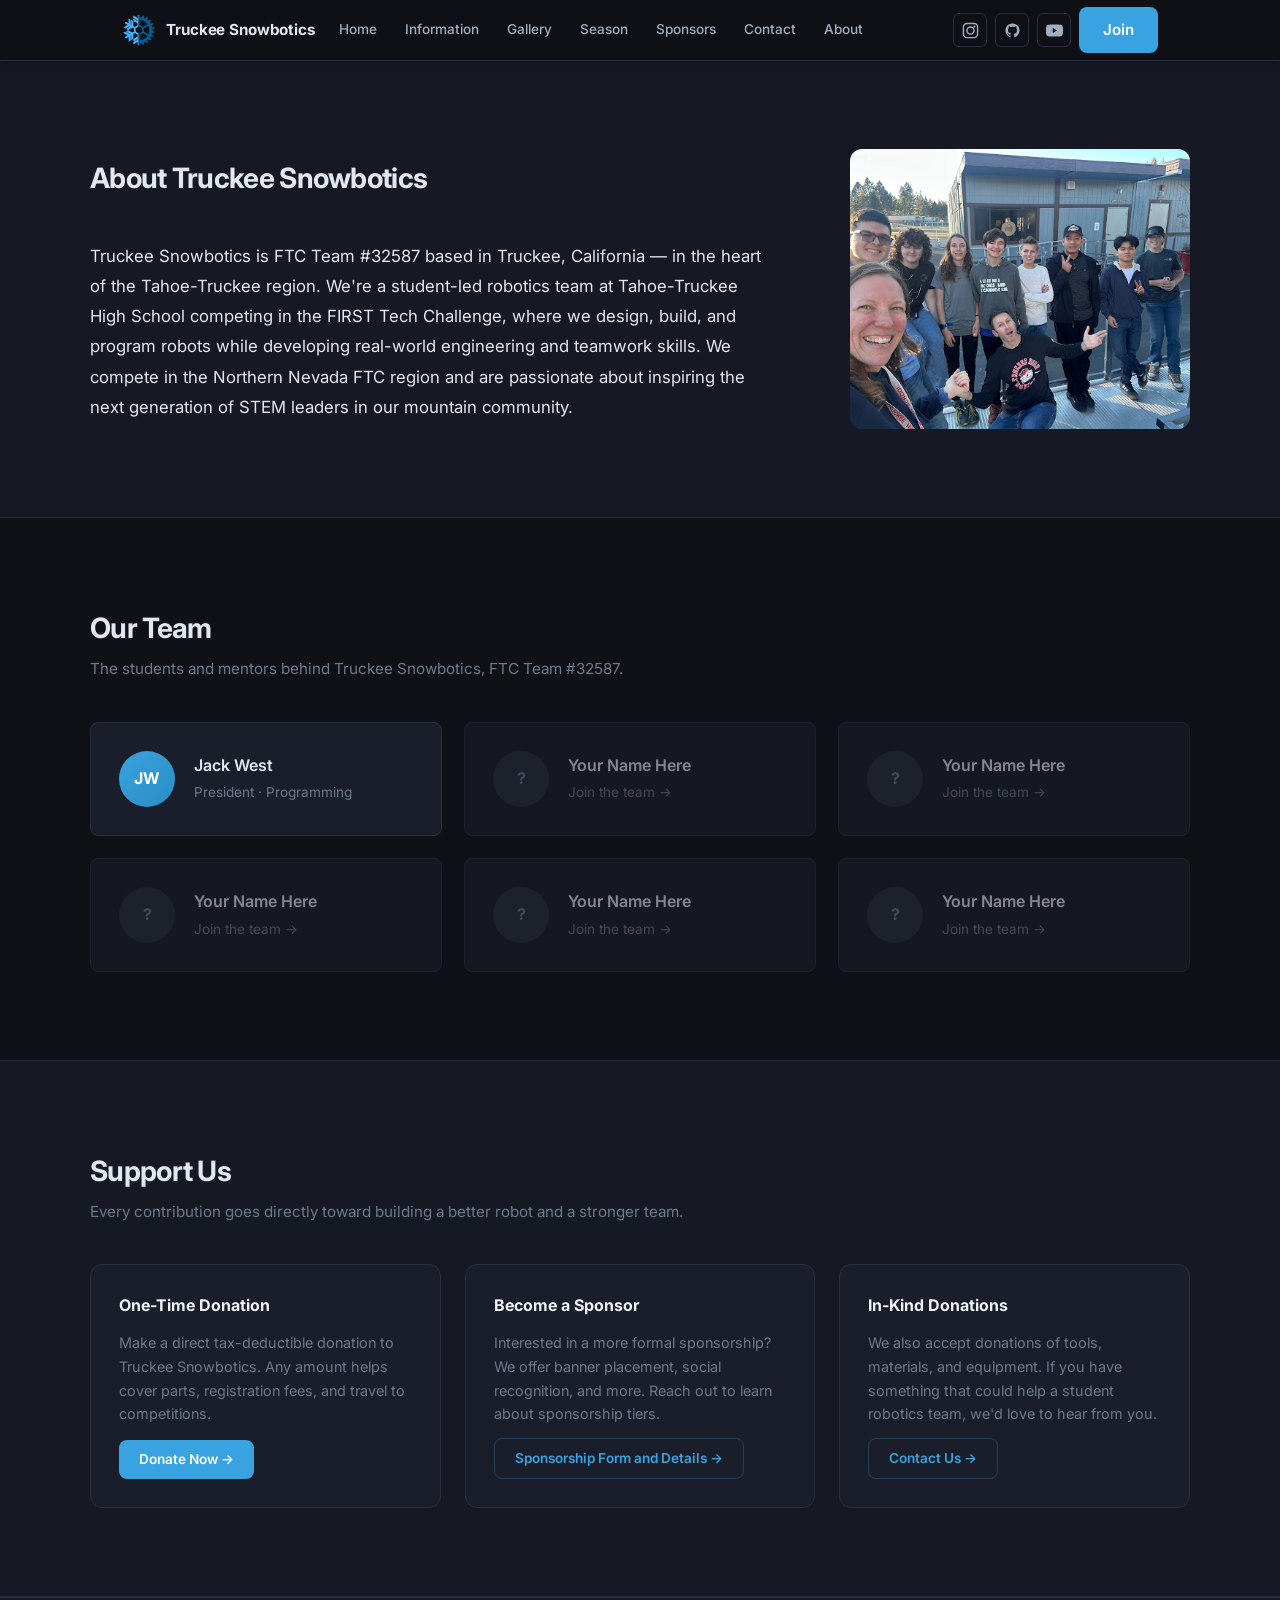
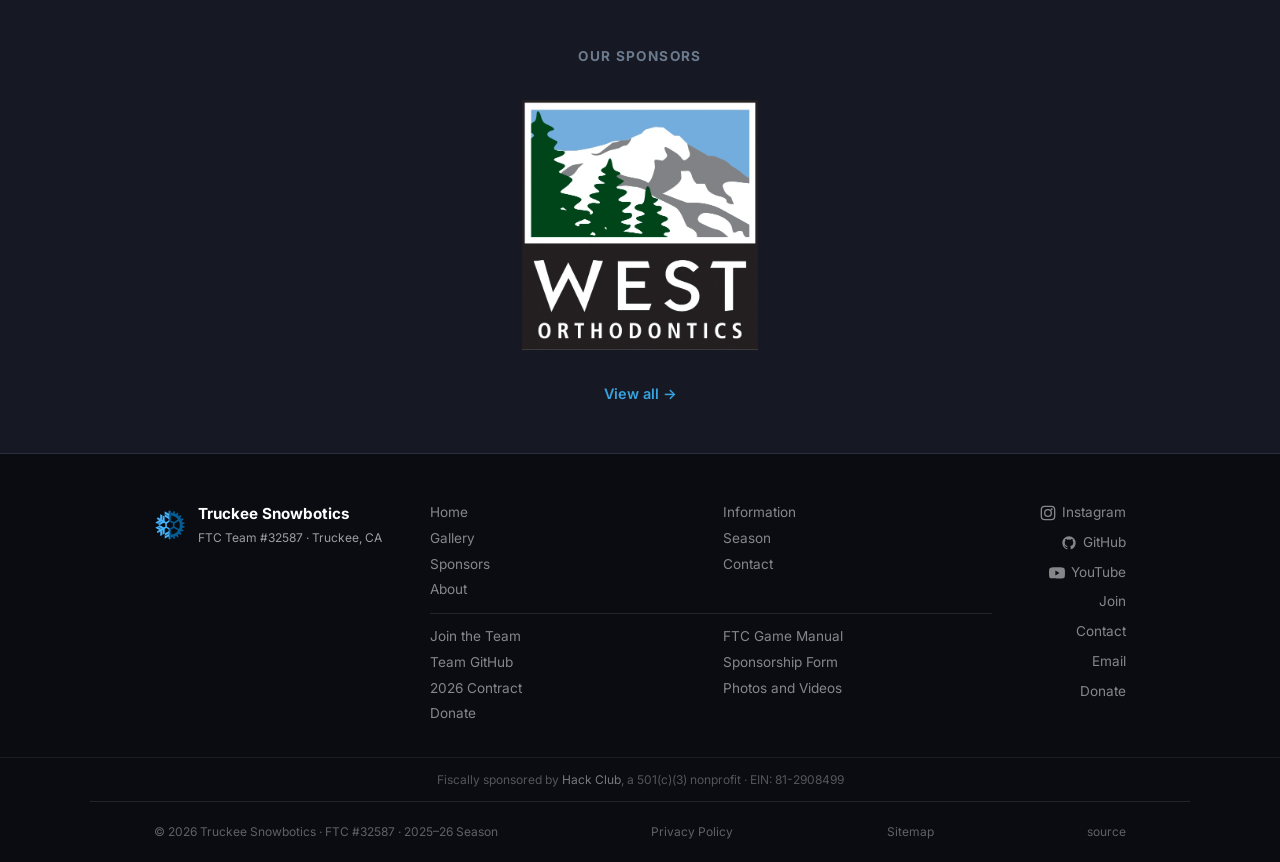
==== commit b01ffc50: "fixed form issue, email outdates, updated news" ====
--- a/about/index.html
+++ b/about/index.html
@@ -281,7 +281,7 @@
         </a>
         <a href="https://forms.gle/wmb4EVvQHGe2SRt96">Join</a>
         <a href="/contact/">Contact</a>
-        <a href="mailto:ths@snowbotics.org">Email</a>
+        <a href="mailto:contact@snowbotics.org">Email</a>
         <a href="#" data-link-key="donate" target="_blank" rel="noopener">Donate</a>
       </div>
 
